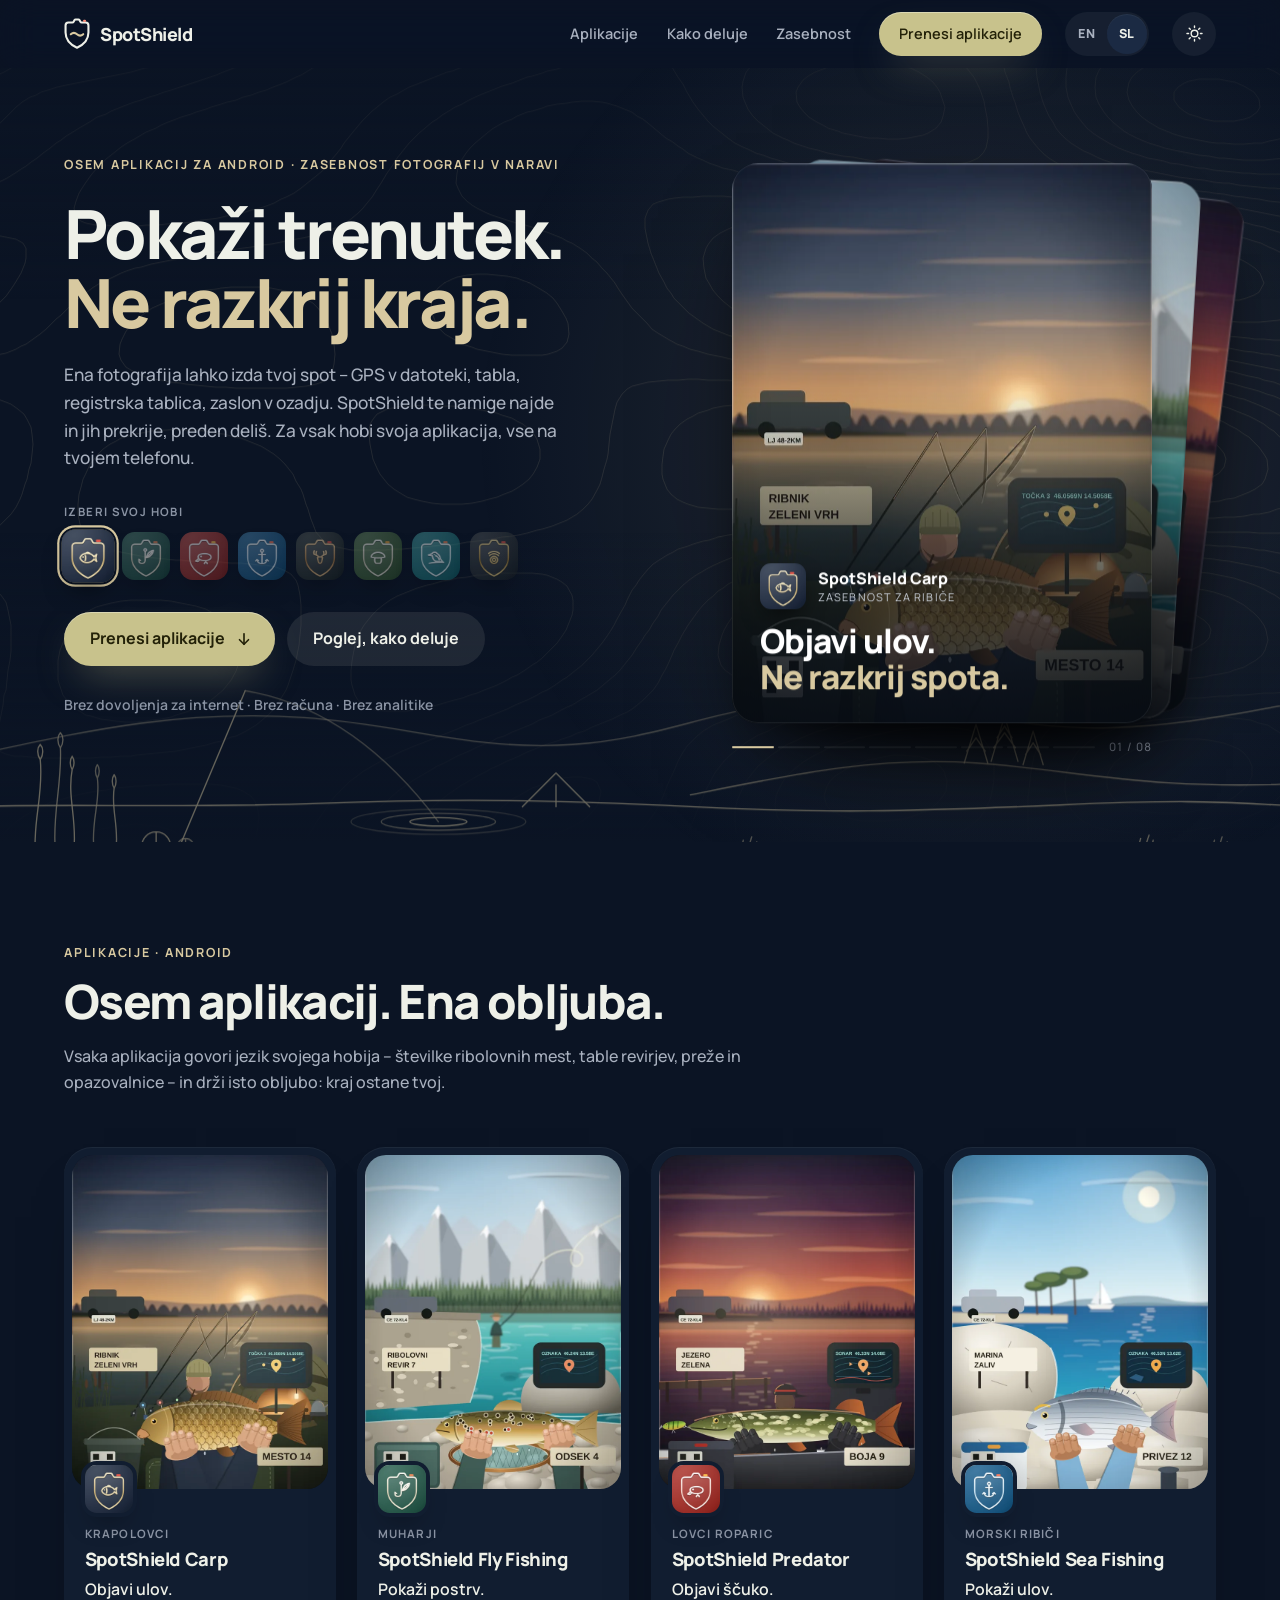
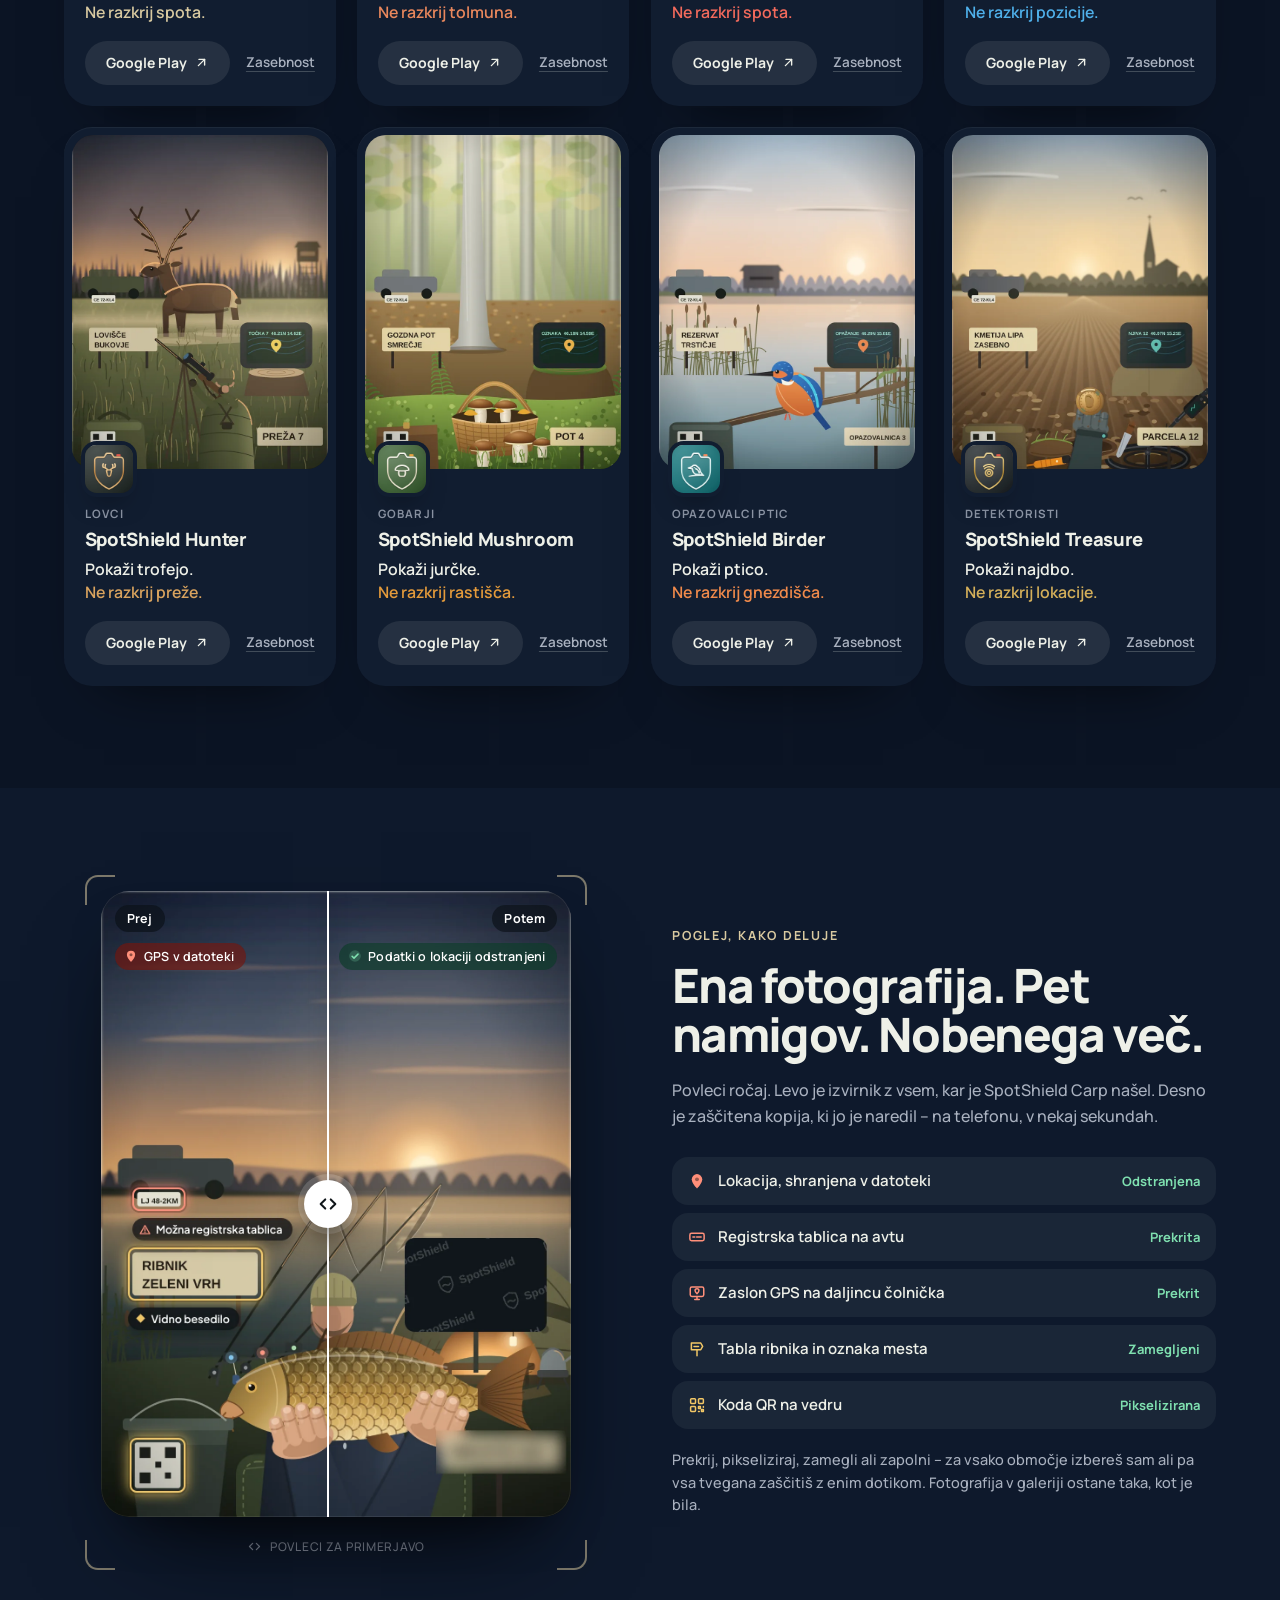
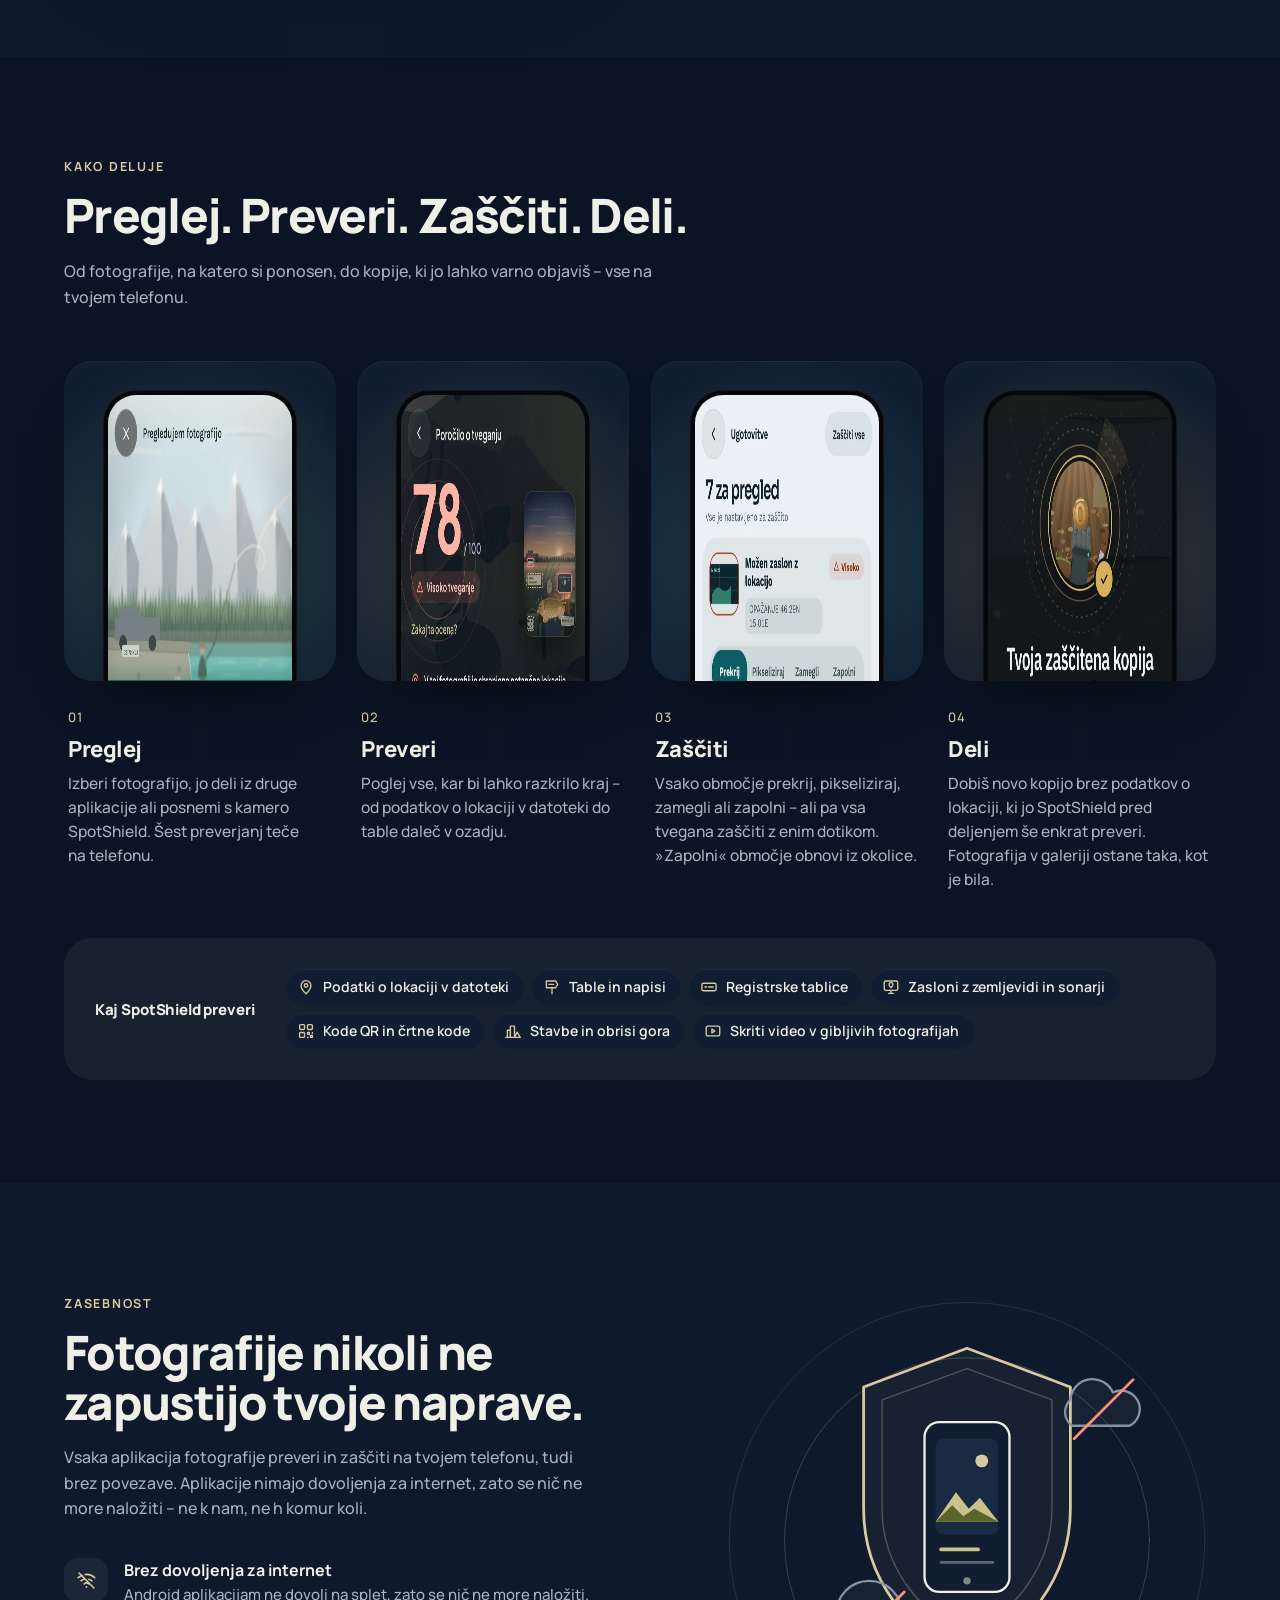
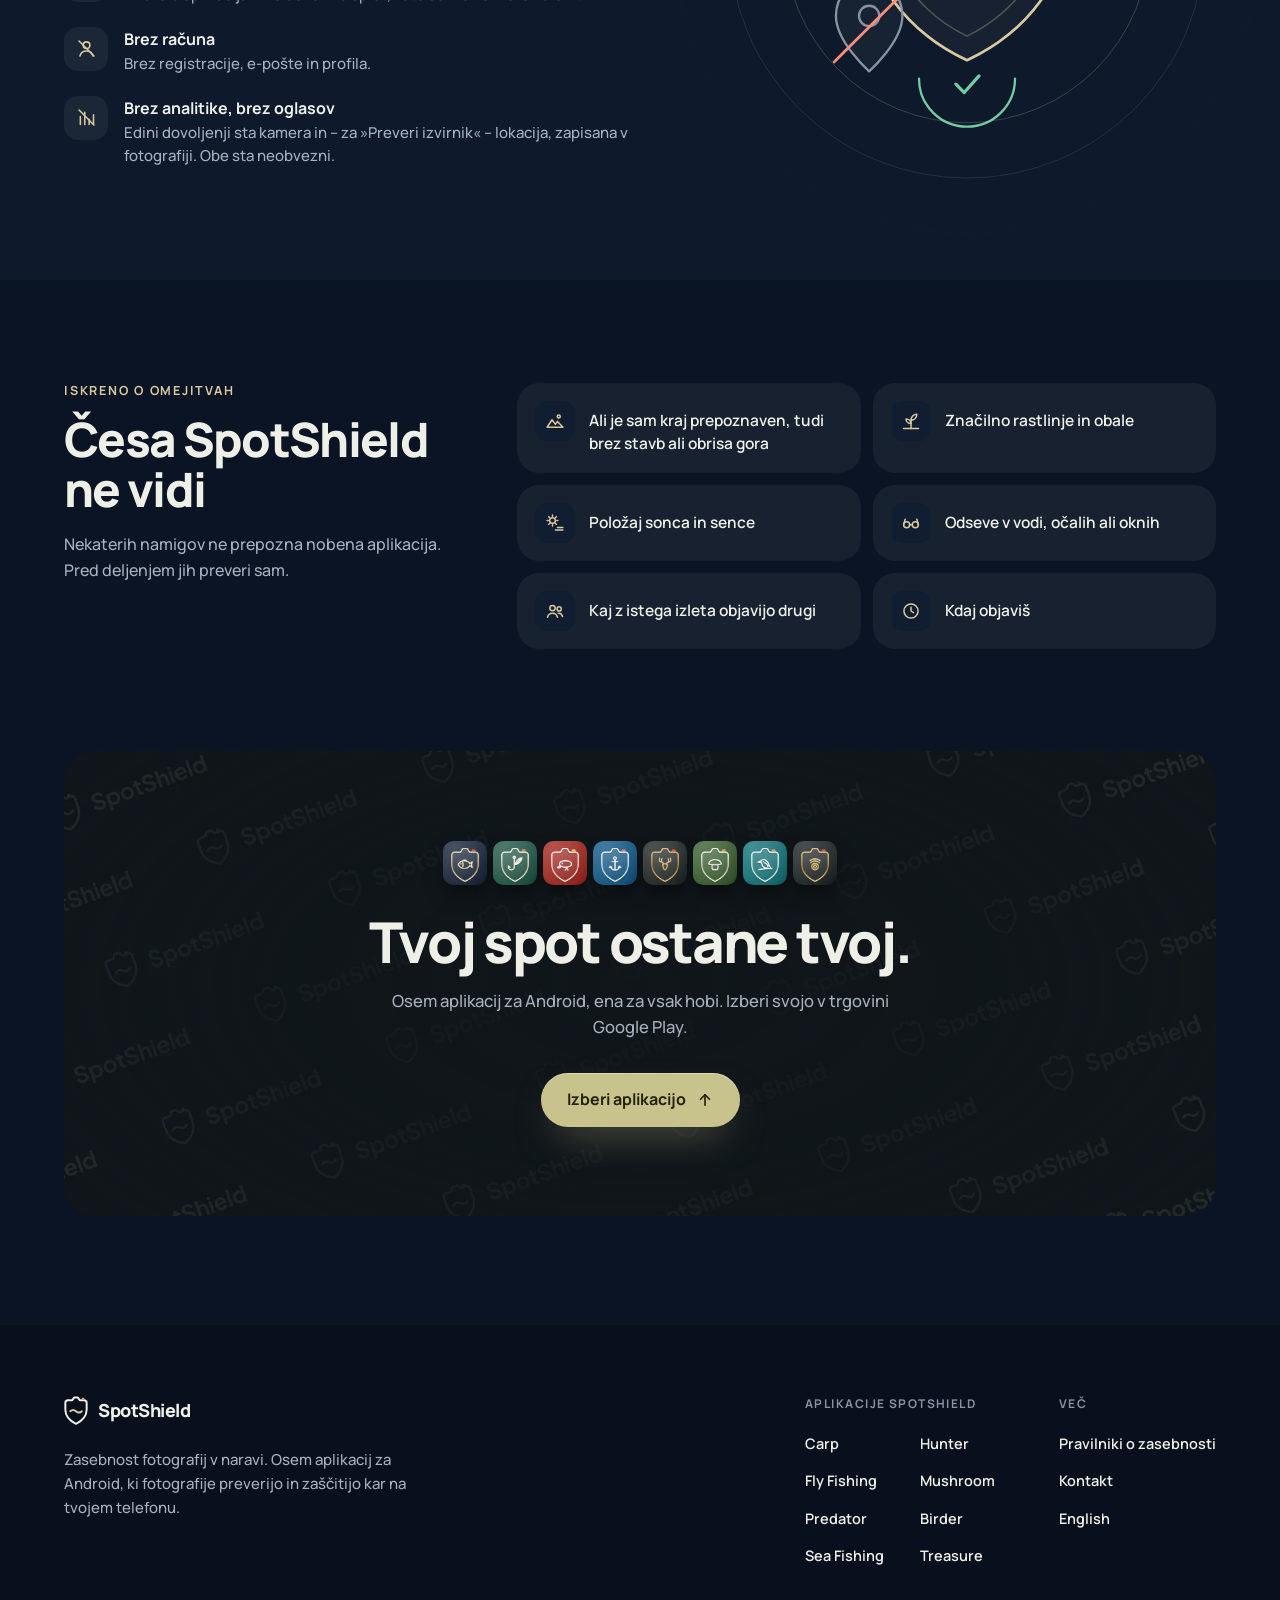
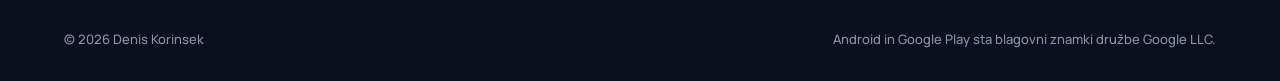
==== sl/index.html @ 64d6c445 "SpotShield website Static site for the eight SpotShield Android apps (English + Slovenian), built fo" ====
<!doctype html>
<html lang="sl" data-theme="dark">
<head>
<meta charset="utf-8">
<meta name="viewport" content="width=device-width, initial-scale=1">
<title>SpotShield — Pokaži trenutek. Ne razkrij kraja.</title>
<meta name="description" content="Osem aplikacij za Android, ki najdejo in prekrijejo namige, ki izdajo tvoj spot – podatke GPS, table, registrske tablice, zaslone – kar na tvojem telefonu. Brez dovoljenja za internet, brez računa, brez analitike.">
<meta name="theme-color" content="#0B1424">
<link rel="canonical" href="https://deniskorinsek.github.io/Spotshield-Web/sl/">
<link rel="alternate" hreflang="en" href="https://deniskorinsek.github.io/Spotshield-Web/">
<link rel="alternate" hreflang="sl" href="https://deniskorinsek.github.io/Spotshield-Web/sl/">
<link rel="alternate" hreflang="x-default" href="https://deniskorinsek.github.io/Spotshield-Web/">
<meta property="og:type" content="website">
<meta property="og:site_name" content="SpotShield">
<meta property="og:locale" content="sl_SI">
<meta property="og:title" content="SpotShield — Pokaži trenutek. Ne razkrij kraja.">
<meta property="og:description" content="Osem aplikacij za Android, ki najdejo in prekrijejo namige, ki izdajo tvoj spot – podatke GPS, table, registrske tablice, zaslone – kar na tvojem telefonu. Brez dovoljenja za internet, brez računa, brez analitike.">
<meta property="og:url" content="https://deniskorinsek.github.io/Spotshield-Web/sl/">
<meta property="og:image" content="https://deniskorinsek.github.io/Spotshield-Web/assets/img/og-image-sl.jpg">
<meta property="og:image:width" content="1200">
<meta property="og:image:height" content="630">
<meta name="twitter:card" content="summary_large_image">
<link rel="icon" href="../assets/img/favicon.svg" type="image/svg+xml">
<link rel="icon" href="../assets/img/favicon-32.png" sizes="32x32" type="image/png">
<link rel="apple-touch-icon" href="../assets/img/apple-touch-icon.png">
<link rel="preload" href="../assets/fonts/manrope-latin-800.woff2" as="font" type="font/woff2" crossorigin>
<link rel="preload" href="../assets/fonts/manrope-latin-700.woff2" as="font" type="font/woff2" crossorigin>
<link rel="preload" href="../assets/fonts/manrope-latin-500.woff2" as="font" type="font/woff2" crossorigin>
<script>(function(){var t='dark';try{var s=localStorage.getItem('spotshield-theme');if(s==='light'||s==='dark')t=s}catch(e){}document.documentElement.setAttribute('data-theme',t)})();</script>
<link rel="stylesheet" href="../assets/css/site.css">
<script src="../assets/js/site.js" defer></script>
</head>
<body>
<a class="skip" href="#main">Preskoči na vsebino</a>
<header class="nav" id="top">
<div class="wrap">
<a class="brand" href="#top" aria-label="SpotShield, na vrh strani"><svg aria-hidden="true" viewBox="27 24.5 54 65" width="26" height="31" fill="none" stroke="currentColor" stroke-width="4.4" stroke-linecap="round" stroke-linejoin="round"><path d="M36,34 L44.2,34 Q46,34 46.9,32.4 L48.9,28.8 Q49.6,27.6 51,27.6 L57,27.6 Q58.4,27.6 59.1,28.8 L61.1,32.4 Q62,34 63.8,34 L72,34 Q78,34 78,40 L78,55 C78,70.5 68,80.5 54,87 C40,80.5 30,70.5 30,55 L30,40 Q30,34 36,34 Z"/><path d="M41 58.5 q6.5 -5.6 13 0 t13 0" stroke="var(--accent)"/><rect class="dot" x="66.6" y="28.4" width="6.4" height="4.6" rx="2.3" fill="var(--signal)" stroke="none"/></svg><span>SpotShield</span></a>
<nav class="nav-links" id="menu" aria-label="Glavni meni"><a href="#apps">Aplikacije</a><a href="#how">Kako deluje</a><a href="#privacy">Zasebnost</a><a class="btn btn-primary btn-sm" href="#apps">Prenesi aplikacije</a></nav>
<div class="lang" role="group" aria-label="Jezik"><a href="../" hreflang="en" lang="en" aria-label="English">EN</a><span aria-current="page">SL</span></div>
<button class="icon-btn theme" type="button" aria-label="Preklopi na svetli videz" data-label-dark="Preklopi na svetli videz" data-label-light="Preklopi na temni videz"><svg class="sun" aria-hidden="true" viewBox="0 0 24 24" width="19" height="19" fill="none" stroke="currentColor" stroke-width="1.8" stroke-linecap="round"><circle cx="12" cy="12" r="4.2"/><path d="M12 2.5v2M12 19.5v2M2.5 12h2M19.5 12h2M5.3 5.3l1.4 1.4M17.3 17.3l1.4 1.4M5.3 18.7l1.4-1.4M17.3 6.7l1.4-1.4"/></svg><svg class="moon" aria-hidden="true" viewBox="0 0 24 24" width="19" height="19" fill="none" stroke="currentColor" stroke-width="1.8" stroke-linecap="round" stroke-linejoin="round"><path d="M20 14.6A8.2 8.2 0 1 1 9.4 4a6.6 6.6 0 0 0 10.6 10.6z"/></svg></button>
<button class="icon-btn menu-btn" type="button" aria-expanded="false" aria-controls="menu" aria-label="Meni"><svg class="bars" aria-hidden="true" viewBox="0 0 24 24" width="20" height="20" fill="none" stroke="currentColor" stroke-width="2" stroke-linecap="round"><path d="M4 7h16M4 12h16M4 17h16"/></svg><svg class="x" aria-hidden="true" viewBox="0 0 24 24" width="20" height="20" fill="none" stroke="currentColor" stroke-width="2" stroke-linecap="round"><path d="M6 6l12 12M18 6L6 18"/></svg></button>
</div>
</header>
<main id="main">
<section class="hero" aria-labelledby="hero-title" data-parallax-root>
<div class="hero-bg" aria-hidden="true"><div class="contour" data-parallax="0.16"></div><div class="fade"></div><div class="drawing" data-parallax="-0.05"><svg viewBox="0 0 1600 320" preserveAspectRatio="xMidYMax slice" fill="none" stroke="currentColor" stroke-width="1.6" stroke-linecap="round" stroke-linejoin="round">
<path d="M0 206 C140 176 250 150 400 160 C520 168 600 200 720 192 C840 184 900 140 1040 138 C1160 136 1230 176 1360 172 C1460 169 1530 150 1600 140" stroke-opacity=".55"/>
<path d="M860 252 C980 228 1080 206 1200 214 C1320 222 1400 248 1600 238" stroke-opacity=".75"/>
<circle cx="1370" cy="96" r="26" stroke-opacity=".7"/>
<path d="M980 92 c10 -12 22 -10 26 0 c4 -10 16 -12 26 0" stroke-opacity=".8"/>
<path d="M1046 116 c7 -8 15 -7 18 0 c3 -7 11 -8 18 0" stroke-opacity=".6"/>
<path d="M1186 214 L1200 168 L1214 214 M1189 200 L1200 184 L1211 200" stroke-opacity=".8"/>
<path d="M1218 212 L1234 158 L1250 212 M1221 196 L1234 178 L1247 196 M1225 184 L1234 170 L1243 184" stroke-opacity=".8"/>
<path d="M1256 216 L1268 176 L1280 216 M1259 204 L1268 190 L1277 204" stroke-opacity=".8"/>
<path d="M0 266 C120 262 260 268 420 262 S700 258 860 266 S1120 272 1300 264 S1500 262 1600 266" stroke-opacity=".9"/>
<path d="M660 266 L700 226 L740 266 M700 266 L700 240" stroke-opacity=".85"/>
<path d="M250 318 L330 128" stroke-opacity=".9"/>
<path d="M330 128 Q460 150 560 284" stroke-opacity=".55"/>
<ellipse cx="560" cy="284" rx="34" ry="5" stroke-opacity=".9"/>
<ellipse cx="560" cy="284" rx="68" ry="10" stroke-opacity=".55"/>
<ellipse cx="560" cy="284" rx="104" ry="15" stroke-opacity=".3"/>
<path d="M80 318 C78 280 90 250 86 210 M86 210 c-4 -6 -4 -14 0 -18 c4 4 4 12 0 18" stroke-opacity=".9"/>
<path d="M104 318 C100 276 112 240 110 196 M110 196 c-4 -6 -4 -14 0 -18 c4 4 4 12 0 18" stroke-opacity=".8"/>
<path d="M126 318 C130 282 118 254 124 222 M124 222 c-3 -5 -3 -12 0 -16 c3 4 3 11 0 16" stroke-opacity=".9"/>
<path d="M150 318 C146 284 158 260 154 232 M154 232 c-3 -5 -3 -12 0 -16 c3 4 3 11 0 16" stroke-opacity=".7"/>
<path d="M176 318 C180 290 170 268 174 244 M174 244 c-3 -5 -3 -12 0 -16 c3 4 3 11 0 16" stroke-opacity=".85"/>
<path d="M206 318 c0 -14 8 -22 18 -22 s18 8 18 22 Z M224 296 v22" stroke-opacity=".85"/>
<path d="M248 318 c0 -9 5 -14 11 -14 s11 5 11 14 Z M259 304 v14" stroke-opacity=".7"/>
<path d="M1392 318 l4 -14 M1400 318 l6 -18 M1408 318 l3 -12" stroke-opacity=".8"/>
<path d="M1480 318 l4 -12 M1488 318 l5 -16 M1496 318 l3 -10" stroke-opacity=".7"/>
<path d="M920 318 l3 -12 M928 318 l5 -16 M936 318 l3 -10" stroke-opacity=".7"/>
</svg></div></div>
<div class="wrap">
<div class="hero-copy">
<p class="eyebrow intro d1">Osem aplikacij za Android · Zasebnost fotografij v naravi</p>
<h1 id="hero-title"><span class="l1 intro d2">Pokaži trenutek.</span><span class="l2 intro d3">Ne razkrij kraja.</span></h1>
<p class="lede intro d4">Ena fotografija lahko izda tvoj spot – GPS v datoteki, tabla, registrska tablica, zaslon v ozadju. SpotShield te namige najde in jih prekrije, preden deliš. Za vsak hobi svoja aplikacija, vse na tvojem telefonu.</p>
<div class="picker intro d5"><p class="label">Izberi svoj hobi</p><div class="icons" role="group" aria-label="Osem aplikacij SpotShield">
<button type="button" data-pick="0" aria-pressed="true" aria-label="SpotShield Carp"><img src="../assets/img/icon-carp.webp" alt="" width="48" height="48"></button>
<button type="button" data-pick="1" aria-pressed="false" aria-label="SpotShield Fly Fishing"><img src="../assets/img/icon-fly.webp" alt="" width="48" height="48"></button>
<button type="button" data-pick="2" aria-pressed="false" aria-label="SpotShield Predator"><img src="../assets/img/icon-predator.webp" alt="" width="48" height="48"></button>
<button type="button" data-pick="3" aria-pressed="false" aria-label="SpotShield Sea Fishing"><img src="../assets/img/icon-sea.webp" alt="" width="48" height="48"></button>
<button type="button" data-pick="4" aria-pressed="false" aria-label="SpotShield Hunter"><img src="../assets/img/icon-hunter.webp" alt="" width="48" height="48"></button>
<button type="button" data-pick="5" aria-pressed="false" aria-label="SpotShield Mushroom"><img src="../assets/img/icon-mushroom.webp" alt="" width="48" height="48"></button>
<button type="button" data-pick="6" aria-pressed="false" aria-label="SpotShield Birder"><img src="../assets/img/icon-birder.webp" alt="" width="48" height="48"></button>
<button type="button" data-pick="7" aria-pressed="false" aria-label="SpotShield Treasure"><img src="../assets/img/icon-treasure.webp" alt="" width="48" height="48"></button>
</div></div>
<div class="hero-actions intro d6"><a class="btn btn-primary" href="#apps">Prenesi aplikacije<svg aria-hidden="true" viewBox="0 0 24 24" width="18" height="18" fill="none" stroke="currentColor" stroke-width="2.2" stroke-linecap="round" stroke-linejoin="round"><path d="M12 5v14"/><path d="M6 13l6 6 6-6"/></svg></a><a class="btn btn-ghost" href="#demo">Poglej, kako deluje</a></div>
<p class="trust intro d7">Brez dovoljenja za internet · Brez računa · Brez analitike</p>
</div>
<div class="hero-stage intro stage"><div class="glow" aria-hidden="true"></div><svg class="ripples" aria-hidden="true" viewBox="0 0 2400 2400" fill="none" stroke="currentColor" stroke-width="1"><circle cx="1200" cy="1200" r="300"><animate attributeName="r" values="300;1200" dur="18s" begin="-0s" repeatCount="indefinite"/><animate attributeName="stroke-opacity" values=".24;0" dur="18s" begin="-0s" repeatCount="indefinite"/></circle><circle cx="1200" cy="1200" r="300"><animate attributeName="r" values="300;1200" dur="18s" begin="-3s" repeatCount="indefinite"/><animate attributeName="stroke-opacity" values=".24;0" dur="18s" begin="-3s" repeatCount="indefinite"/></circle><circle cx="1200" cy="1200" r="300"><animate attributeName="r" values="300;1200" dur="18s" begin="-6s" repeatCount="indefinite"/><animate attributeName="stroke-opacity" values=".24;0" dur="18s" begin="-6s" repeatCount="indefinite"/></circle><circle cx="1200" cy="1200" r="300"><animate attributeName="r" values="300;1200" dur="18s" begin="-9s" repeatCount="indefinite"/><animate attributeName="stroke-opacity" values=".24;0" dur="18s" begin="-9s" repeatCount="indefinite"/></circle><circle cx="1200" cy="1200" r="300"><animate attributeName="r" values="300;1200" dur="18s" begin="-12s" repeatCount="indefinite"/><animate attributeName="stroke-opacity" values=".24;0" dur="18s" begin="-12s" repeatCount="indefinite"/></circle><circle cx="1200" cy="1200" r="300"><animate attributeName="r" values="300;1200" dur="18s" begin="-15s" repeatCount="indefinite"/><animate attributeName="stroke-opacity" values=".24;0" dur="18s" begin="-15s" repeatCount="indefinite"/></circle></svg>
<div class="deck-wrap" data-parallax="-0.04"><div class="deck" id="deck" role="group" aria-label="Osem aplikacij, ena za drugo">
<div class="card app-carp pos-0" data-app="app-carp" aria-hidden="false"><img class="scene" src="../assets/img/scene-carp-sl.webp" alt="Ribič ob mraku drži krapa ob ribniku" width="690" height="920"><div class="shade" aria-hidden="true"></div><div class="ring" aria-hidden="true"></div><div class="meta"><div class="row"><img src="../assets/img/icon-carp.webp" alt="" width="46" height="46"><div><p class="name">SpotShield Carp</p><p class="kicker">Zasebnost za ribiče</p></div></div><p class="tag"><span class="l1">Objavi ulov.</span><span class="l2">Ne razkrij spota.</span></p></div></div>
<div class="card app-fly pos-1" data-app="app-fly" aria-hidden="true"><img class="scene" src="../assets/img/scene-fly-sl.webp" alt="Postrv v rokah nad bistro alpsko reko, v ozadju muhar" width="690" height="920"><div class="shade" aria-hidden="true"></div><div class="ring" aria-hidden="true"></div><div class="meta"><div class="row"><img src="../assets/img/icon-fly.webp" alt="" width="46" height="46"><div><p class="name">SpotShield Fly Fishing</p><p class="kicker">Zasebnost za muharje</p></div></div><p class="tag"><span class="l1">Pokaži postrv.</span><span class="l2">Ne razkrij tolmuna.</span></p></div></div>
<div class="card app-predator pos-2" data-app="app-predator" aria-hidden="true"><img class="scene" src="../assets/img/scene-predator-sl.webp" alt="Ščuka v rokah nad jezerom ob sončnem zahodu" width="690" height="920"><div class="shade" aria-hidden="true"></div><div class="ring" aria-hidden="true"></div><div class="meta"><div class="row"><img src="../assets/img/icon-predator.webp" alt="" width="46" height="46"><div><p class="name">SpotShield Predator</p><p class="kicker">Zasebnost za lovce roparic</p></div></div><p class="tag"><span class="l1">Objavi ščuko.</span><span class="l2">Ne razkrij spota.</span></p></div></div>
<div class="card app-sea pos-n" data-app="app-sea" aria-hidden="true"><img class="scene" src="../assets/img/scene-sea-sl.webp" alt="Orada v rokah v sončni marini" width="690" height="920" loading="lazy"><div class="shade" aria-hidden="true"></div><div class="ring" aria-hidden="true"></div><div class="meta"><div class="row"><img src="../assets/img/icon-sea.webp" alt="" width="46" height="46"><div><p class="name">SpotShield Sea Fishing</p><p class="kicker">Zasebnost za morske ribiče</p></div></div><p class="tag"><span class="l1">Pokaži ulov.</span><span class="l2">Ne razkrij pozicije.</span></p></div></div>
<div class="card app-hunter pos-n" data-app="app-hunter" aria-hidden="true"><img class="scene" src="../assets/img/scene-hunter-sl.webp" alt="Jelen v lovišču ob zori, v ozadju preža" width="690" height="920" loading="lazy"><div class="shade" aria-hidden="true"></div><div class="ring" aria-hidden="true"></div><div class="meta"><div class="row"><img src="../assets/img/icon-hunter.webp" alt="" width="46" height="46"><div><p class="name">SpotShield Hunter</p><p class="kicker">Zasebnost za lovce</p></div></div><p class="tag"><span class="l1">Pokaži trofejo.</span><span class="l2">Ne razkrij preže.</span></p></div></div>
<div class="card app-mushroom pos-n" data-app="app-mushroom" aria-hidden="true"><img class="scene" src="../assets/img/scene-mushroom-sl.webp" alt="Košara jurčkov na gozdni poti" width="690" height="920" loading="lazy"><div class="shade" aria-hidden="true"></div><div class="ring" aria-hidden="true"></div><div class="meta"><div class="row"><img src="../assets/img/icon-mushroom.webp" alt="" width="46" height="46"><div><p class="name">SpotShield Mushroom</p><p class="kicker">Zasebnost za gobarje</p></div></div><p class="tag"><span class="l1">Pokaži jurčke.</span><span class="l2">Ne razkrij rastišča.</span></p></div></div>
<div class="card app-birder pos-n" data-app="app-birder" aria-hidden="true"><img class="scene" src="../assets/img/scene-birder-sl.webp" alt="Vodomec na veji v rezervatu, obdanem s trstičjem" width="690" height="920" loading="lazy"><div class="shade" aria-hidden="true"></div><div class="ring" aria-hidden="true"></div><div class="meta"><div class="row"><img src="../assets/img/icon-birder.webp" alt="" width="46" height="46"><div><p class="name">SpotShield Birder</p><p class="kicker">Zasebnost za opazovalce ptic</p></div></div><p class="tag"><span class="l1">Pokaži ptico.</span><span class="l2">Ne razkrij gnezdišča.</span></p></div></div>
<div class="card app-treasure pos-n" data-app="app-treasure" aria-hidden="true"><img class="scene" src="../assets/img/scene-treasure-sl.webp" alt="Kovanec v roki nad zorano njivo, ob njem detektor kovin" width="690" height="920" loading="lazy"><div class="shade" aria-hidden="true"></div><div class="ring" aria-hidden="true"></div><div class="meta"><div class="row"><img src="../assets/img/icon-treasure.webp" alt="" width="46" height="46"><div><p class="name">SpotShield Treasure</p><p class="kicker">Zasebnost za iskalce</p></div></div><p class="tag"><span class="l1">Pokaži najdbo.</span><span class="l2">Ne razkrij lokacije.</span></p></div></div>
</div><div class="deck-foot"><div class="bars" aria-hidden="true"><span class="on"><i></i></span><span><i></i></span><span><i></i></span><span><i></i></span><span><i></i></span><span><i></i></span><span><i></i></span><span><i></i></span></div><p class="count"><span id="deck-n">01</span> / 08</p></div></div>
</div>
</div>
</section>
<section class="section" id="apps" aria-labelledby="apps-title" data-reveal>
<div class="wrap">
<div class="reveal"><p class="eyebrow">Aplikacije · Android</p><div class="sec-head"><h2 class="h2" id="apps-title">Osem aplikacij. Ena obljuba.</h2><p class="lede">Vsaka aplikacija govori jezik svojega hobija – številke ribolovnih mest, table revirjev, preže in opazovalnice – in drži isto obljubo: kraj ostane tvoj.</p></div></div>
<div class="apps-grid">
<article class="app-card app-carp reveal s1" id="app-carp" aria-labelledby="name-carp"><div class="pic"><img src="../assets/img/scene-carp-sl.webp" alt="Ribič ob mraku drži krapa ob ribniku" width="690" height="920" loading="lazy"></div><div class="body"><img class="icon" src="../assets/img/icon-carp.webp" alt="" width="60" height="60" loading="lazy"><p class="aud">Krapolovci</p><h3 id="name-carp">SpotShield Carp</h3><p class="tag">Objavi ulov.<br><span class="l2">Ne razkrij spota.</span></p><div class="links"><a class="play" href="https://play.google.com/store/apps/details?id=si.spotshield.carp" aria-label="Prenesi SpotShield Carp z Google Play">Google Play<svg aria-hidden="true" viewBox="0 0 24 24" width="15" height="15" fill="none" stroke="currentColor" stroke-width="2.2" stroke-linecap="round" stroke-linejoin="round"><path d="M7 17L17 7"/><path d="M8 7h9v9"/></svg></a><a class="priv" href="https://deniskorinsek.github.io/spotshield-privacy/carp/" aria-label="Pravilnik o zasebnosti za SpotShield Carp">Zasebnost</a></div></div></article>
<article class="app-card app-fly reveal s2" id="app-fly" aria-labelledby="name-fly"><div class="pic"><img src="../assets/img/scene-fly-sl.webp" alt="Postrv v rokah nad bistro alpsko reko, v ozadju muhar" width="690" height="920" loading="lazy"></div><div class="body"><img class="icon" src="../assets/img/icon-fly.webp" alt="" width="60" height="60" loading="lazy"><p class="aud">Muharji</p><h3 id="name-fly">SpotShield Fly Fishing</h3><p class="tag">Pokaži postrv.<br><span class="l2">Ne razkrij tolmuna.</span></p><div class="links"><a class="play" href="https://play.google.com/store/apps/details?id=si.spotshield.fly" aria-label="Prenesi SpotShield Fly Fishing z Google Play">Google Play<svg aria-hidden="true" viewBox="0 0 24 24" width="15" height="15" fill="none" stroke="currentColor" stroke-width="2.2" stroke-linecap="round" stroke-linejoin="round"><path d="M7 17L17 7"/><path d="M8 7h9v9"/></svg></a><a class="priv" href="https://deniskorinsek.github.io/spotshield-privacy/fly/" aria-label="Pravilnik o zasebnosti za SpotShield Fly Fishing">Zasebnost</a></div></div></article>
<article class="app-card app-predator reveal s3" id="app-predator" aria-labelledby="name-predator"><div class="pic"><img src="../assets/img/scene-predator-sl.webp" alt="Ščuka v rokah nad jezerom ob sončnem zahodu" width="690" height="920" loading="lazy"></div><div class="body"><img class="icon" src="../assets/img/icon-predator.webp" alt="" width="60" height="60" loading="lazy"><p class="aud">Lovci roparic</p><h3 id="name-predator">SpotShield Predator</h3><p class="tag">Objavi ščuko.<br><span class="l2">Ne razkrij spota.</span></p><div class="links"><a class="play" href="https://play.google.com/store/apps/details?id=si.spotshield.predator" aria-label="Prenesi SpotShield Predator z Google Play">Google Play<svg aria-hidden="true" viewBox="0 0 24 24" width="15" height="15" fill="none" stroke="currentColor" stroke-width="2.2" stroke-linecap="round" stroke-linejoin="round"><path d="M7 17L17 7"/><path d="M8 7h9v9"/></svg></a><a class="priv" href="https://deniskorinsek.github.io/spotshield-privacy/predator/" aria-label="Pravilnik o zasebnosti za SpotShield Predator">Zasebnost</a></div></div></article>
<article class="app-card app-sea reveal s4" id="app-sea" aria-labelledby="name-sea"><div class="pic"><img src="../assets/img/scene-sea-sl.webp" alt="Orada v rokah v sončni marini" width="690" height="920" loading="lazy"></div><div class="body"><img class="icon" src="../assets/img/icon-sea.webp" alt="" width="60" height="60" loading="lazy"><p class="aud">Morski ribiči</p><h3 id="name-sea">SpotShield Sea Fishing</h3><p class="tag">Pokaži ulov.<br><span class="l2">Ne razkrij pozicije.</span></p><div class="links"><a class="play" href="https://play.google.com/store/apps/details?id=si.spotshield.sea" aria-label="Prenesi SpotShield Sea Fishing z Google Play">Google Play<svg aria-hidden="true" viewBox="0 0 24 24" width="15" height="15" fill="none" stroke="currentColor" stroke-width="2.2" stroke-linecap="round" stroke-linejoin="round"><path d="M7 17L17 7"/><path d="M8 7h9v9"/></svg></a><a class="priv" href="https://deniskorinsek.github.io/spotshield-privacy/sea/" aria-label="Pravilnik o zasebnosti za SpotShield Sea Fishing">Zasebnost</a></div></div></article>
<article class="app-card app-hunter reveal s5" id="app-hunter" aria-labelledby="name-hunter"><div class="pic"><img src="../assets/img/scene-hunter-sl.webp" alt="Jelen v lovišču ob zori, v ozadju preža" width="690" height="920" loading="lazy"></div><div class="body"><img class="icon" src="../assets/img/icon-hunter.webp" alt="" width="60" height="60" loading="lazy"><p class="aud">Lovci</p><h3 id="name-hunter">SpotShield Hunter</h3><p class="tag">Pokaži trofejo.<br><span class="l2">Ne razkrij preže.</span></p><div class="links"><a class="play" href="https://play.google.com/store/apps/details?id=si.spotshield.hunter" aria-label="Prenesi SpotShield Hunter z Google Play">Google Play<svg aria-hidden="true" viewBox="0 0 24 24" width="15" height="15" fill="none" stroke="currentColor" stroke-width="2.2" stroke-linecap="round" stroke-linejoin="round"><path d="M7 17L17 7"/><path d="M8 7h9v9"/></svg></a><a class="priv" href="https://deniskorinsek.github.io/spotshield-privacy/hunter/" aria-label="Pravilnik o zasebnosti za SpotShield Hunter">Zasebnost</a></div></div></article>
<article class="app-card app-mushroom reveal s6" id="app-mushroom" aria-labelledby="name-mushroom"><div class="pic"><img src="../assets/img/scene-mushroom-sl.webp" alt="Košara jurčkov na gozdni poti" width="690" height="920" loading="lazy"></div><div class="body"><img class="icon" src="../assets/img/icon-mushroom.webp" alt="" width="60" height="60" loading="lazy"><p class="aud">Gobarji</p><h3 id="name-mushroom">SpotShield Mushroom</h3><p class="tag">Pokaži jurčke.<br><span class="l2">Ne razkrij rastišča.</span></p><div class="links"><a class="play" href="https://play.google.com/store/apps/details?id=si.spotshield.mushroom" aria-label="Prenesi SpotShield Mushroom z Google Play">Google Play<svg aria-hidden="true" viewBox="0 0 24 24" width="15" height="15" fill="none" stroke="currentColor" stroke-width="2.2" stroke-linecap="round" stroke-linejoin="round"><path d="M7 17L17 7"/><path d="M8 7h9v9"/></svg></a><a class="priv" href="https://deniskorinsek.github.io/spotshield-privacy/mushroom/" aria-label="Pravilnik o zasebnosti za SpotShield Mushroom">Zasebnost</a></div></div></article>
<article class="app-card app-birder reveal s7" id="app-birder" aria-labelledby="name-birder"><div class="pic"><img src="../assets/img/scene-birder-sl.webp" alt="Vodomec na veji v rezervatu, obdanem s trstičjem" width="690" height="920" loading="lazy"></div><div class="body"><img class="icon" src="../assets/img/icon-birder.webp" alt="" width="60" height="60" loading="lazy"><p class="aud">Opazovalci ptic</p><h3 id="name-birder">SpotShield Birder</h3><p class="tag">Pokaži ptico.<br><span class="l2">Ne razkrij gnezdišča.</span></p><div class="links"><a class="play" href="https://play.google.com/store/apps/details?id=si.spotshield.birder" aria-label="Prenesi SpotShield Birder z Google Play">Google Play<svg aria-hidden="true" viewBox="0 0 24 24" width="15" height="15" fill="none" stroke="currentColor" stroke-width="2.2" stroke-linecap="round" stroke-linejoin="round"><path d="M7 17L17 7"/><path d="M8 7h9v9"/></svg></a><a class="priv" href="https://deniskorinsek.github.io/spotshield-privacy/birder/" aria-label="Pravilnik o zasebnosti za SpotShield Birder">Zasebnost</a></div></div></article>
<article class="app-card app-treasure reveal s8" id="app-treasure" aria-labelledby="name-treasure"><div class="pic"><img src="../assets/img/scene-treasure-sl.webp" alt="Kovanec v roki nad zorano njivo, ob njem detektor kovin" width="690" height="920" loading="lazy"></div><div class="body"><img class="icon" src="../assets/img/icon-treasure.webp" alt="" width="60" height="60" loading="lazy"><p class="aud">Detektoristi</p><h3 id="name-treasure">SpotShield Treasure</h3><p class="tag">Pokaži najdbo.<br><span class="l2">Ne razkrij lokacije.</span></p><div class="links"><a class="play" href="https://play.google.com/store/apps/details?id=si.spotshield.treasure" aria-label="Prenesi SpotShield Treasure z Google Play">Google Play<svg aria-hidden="true" viewBox="0 0 24 24" width="15" height="15" fill="none" stroke="currentColor" stroke-width="2.2" stroke-linecap="round" stroke-linejoin="round"><path d="M7 17L17 7"/><path d="M8 7h9v9"/></svg></a><a class="priv" href="https://deniskorinsek.github.io/spotshield-privacy/treasure/" aria-label="Pravilnik o zasebnosti za SpotShield Treasure">Zasebnost</a></div></div></article>
</div>
</div>
</section>
<section class="section demo" id="demo" aria-labelledby="demo-title" data-reveal>
<div class="wrap">
<div class="demo-stage reveal"><div class="compare-wrap"><span class="corner tl" aria-hidden="true"></span><span class="corner tr" aria-hidden="true"></span><span class="corner bl" aria-hidden="true"></span><span class="corner br" aria-hidden="true"></span>
<div class="compare" style="--split:100%"><img src="../assets/img/hero-before-sl.webp" alt="Izvirna fotografija ribiča ob mraku. SpotShield označi možno registrsko tablico, tablo z napisom, kodo QR, oznako ribolovnega mesta in zaslon GPS." width="1080" height="1440" loading="lazy">
<span class="pill l">Prej</span><span class="pill gps"><svg aria-hidden="true" viewBox="0 0 24 24" width="14" height="14"><path d="M12 22s7-6.4 7-12.2A7 7 0 0 0 5 9.8C5 15.6 12 22 12 22z" fill="#FF8F7A"/><circle cx="12" cy="9.8" r="2.6" fill="#000" opacity=".45"/></svg>GPS v datoteki</span>
<div class="after"><img src="../assets/img/hero-after-sl.webp" alt="Zaščitena kopija: tablica in zaslon GPS sta prekrita, tabla in oznaka mesta sta zamegljeni, koda QR je pikselizirana, podatki o lokaciji pa so odstranjeni." width="1080" height="1440" loading="lazy"><span class="pill r">Potem</span><span class="pill ok"><svg aria-hidden="true" viewBox="0 0 24 24" width="14" height="14"><circle cx="12" cy="12" r="10" fill="#7FE0B0" opacity=".22"/><path d="M7 12.4l3.3 3.3L17.2 8.8" fill="none" stroke="#7FE0B0" stroke-width="2.6" stroke-linecap="round" stroke-linejoin="round"/></svg>Podatki o lokaciji odstranjeni</span></div>
<div class="edge" aria-hidden="true"></div><div class="bar" aria-hidden="true"></div><div class="knob" aria-hidden="true"><svg aria-hidden="true" viewBox="0 0 24 24" width="22" height="22" fill="none" stroke="#10161A" stroke-width="2.2" stroke-linecap="round" stroke-linejoin="round"><path d="M9 7l-5 5 5 5"/><path d="M15 7l5 5-5 5"/></svg></div>
<input type="range" min="0" max="100" step="1" value="44" aria-label="Primerjaj izvirno fotografijo z zaščiteno kopijo"></div>
<p class="hint"><svg aria-hidden="true" viewBox="0 0 24 24" width="15" height="15" fill="none" stroke="currentColor" stroke-width="2" stroke-linecap="round" stroke-linejoin="round"><path d="M9 7l-5 5 5 5"/><path d="M15 7l5 5-5 5"/></svg>Povleci za primerjavo</p></div></div>
<div class="demo-copy reveal s2"><p class="eyebrow">Poglej, kako deluje</p><h2 class="h2" id="demo-title">Ena fotografija. Pet namigov. Nobenega več.</h2><p class="lede">Povleci ročaj. Levo je izvirnik z vsem, kar je SpotShield Carp našel. Desno je zaščitena kopija, ki jo je naredil – na telefonu, v nekaj sekundah.</p><ul class="found">
<li class="reveal s3"><svg aria-hidden="true" viewBox="0 0 24 24" width="18" height="18"><path d="M12 22s7-6.4 7-12.2A7 7 0 0 0 5 9.8C5 15.6 12 22 12 22z" fill="var(--signal)"/><circle cx="12" cy="9.8" r="2.6" fill="#000" opacity=".4"/></svg><span>Lokacija, shranjena v datoteki</span><b>Odstranjena</b></li>
<li class="reveal s4"><svg aria-hidden="true" viewBox="0 0 24 24" width="18" height="18" fill="none" stroke="currentColor" stroke-width="1.8" stroke-linecap="round" stroke-linejoin="round" style="stroke:var(--signal);stroke-width:2"><rect x="2.5" y="7" width="19" height="10" rx="2.2"/><path d="M6.5 12h2.5M11.5 12h6"/></svg><span>Registrska tablica na avtu</span><b>Prekrita</b></li>
<li class="reveal s5"><svg aria-hidden="true" viewBox="0 0 24 24" width="18" height="18" fill="none" stroke="currentColor" stroke-width="1.8" stroke-linecap="round" stroke-linejoin="round" style="stroke:var(--signal);stroke-width:2"><rect x="3" y="4" width="18" height="12.5" rx="2.2"/><path d="M9 20.5h6M12 16.5v4"/><path d="M12 13s-2.6-2.3-2.6-4.2a2.6 2.6 0 0 1 5.2 0C14.6 10.7 12 13 12 13z"/></svg><span>Zaslon GPS na daljincu čolnička</span><b>Prekrit</b></li>
<li class="reveal s6"><svg aria-hidden="true" viewBox="0 0 24 24" width="18" height="18" fill="none" stroke="currentColor" stroke-width="1.8" stroke-linecap="round" stroke-linejoin="round" style="stroke:var(--warn);stroke-width:2"><path d="M12 13v8"/><path d="M4.5 4h12.5l2.5 4.5-2.5 4.5H4.5z"/><path d="M8 8.5h6"/></svg><span>Tabla ribnika in oznaka mesta</span><b>Zamegljeni</b></li>
<li class="reveal s7"><svg aria-hidden="true" viewBox="0 0 24 24" width="18" height="18" fill="none" stroke="currentColor" stroke-width="1.8" stroke-linecap="round" stroke-linejoin="round" style="stroke:var(--warn);stroke-width:2"><rect x="3.5" y="3.5" width="6.5" height="6.5" rx="1.2"/><rect x="14" y="3.5" width="6.5" height="6.5" rx="1.2"/><rect x="3.5" y="14" width="6.5" height="6.5" rx="1.2"/><path d="M14 14h2.5v2.5H14zM18 18h2.5v2.5H18zM20.5 14v1M14 20.5h1"/></svg><span>Koda QR na vedru</span><b>Pikselizirana</b></li>
</ul><p class="note">Prekrij, pikseliziraj, zamegli ali zapolni – za vsako območje izbereš sam ali pa vsa tvegana zaščitiš z enim dotikom. Fotografija v galeriji ostane taka, kot je bila.</p></div>
</div>
</section>
<section class="section" id="how" aria-labelledby="how-title" data-reveal>
<div class="wrap">
<div class="reveal"><p class="eyebrow">Kako deluje</p><div class="sec-head"><h2 class="h2" id="how-title">Preglej. Preveri. Zaščiti. Deli.</h2><p class="lede">Od fotografije, na katero si ponosen, do kopije, ki jo lahko varno objaviš – vse na tvojem telefonu.</p></div></div>
<ol class="steps">
<li class="step reveal s1"><div class="shot"><div class="halo" aria-hidden="true"></div><div class="phone"><img src="../assets/img/step1-sl.webp" alt="SpotShield Fly Fishing pregleduje fotografijo: opravljena so tri od šestih preverjanj" width="390" height="844" loading="lazy"></div></div><div class="txt"><p class="num">01</p><h3>Preglej</h3><p>Izberi fotografijo, jo deli iz druge aplikacije ali posnemi s kamero SpotShield. Šest preverjanj teče na telefonu.</p></div></li>
<li class="step reveal s2"><div class="shot"><div class="halo" aria-hidden="true"></div><div class="phone"><img src="../assets/img/step2-sl.webp" alt="Poročilo o tveganju v SpotShield Carp: 78 od 100, visoko tveganje" width="390" height="844" loading="lazy"></div></div><div class="txt"><p class="num">02</p><h3>Preveri</h3><p>Poglej vse, kar bi lahko razkrilo kraj – od podatkov o lokaciji v datoteki do table daleč v ozadju.</p></div></li>
<li class="step reveal s3"><div class="shot"><div class="halo" aria-hidden="true"></div><div class="phone"><img src="../assets/img/step3-sl.webp" alt="Ugotovitve v SpotShield Birder: za vsako območje izberi prekrivanje, pikselizacijo, zameglitev ali zapolnitev" width="390" height="844" loading="lazy"></div></div><div class="txt"><p class="num">03</p><h3>Zaščiti</h3><p>Vsako območje prekrij, pikseliziraj, zamegli ali zapolni – ali pa vsa tvegana zaščiti z enim dotikom. »Zapolni« območje obnovi iz okolice.</p></div></li>
<li class="step reveal s4"><div class="shot"><div class="halo" aria-hidden="true"></div><div class="phone"><img src="../assets/img/step4-sl.webp" alt="SpotShield Treasure: zaščitena kopija je pripravljena, vsa preverjanja so uspela" width="390" height="844" loading="lazy"></div></div><div class="txt"><p class="num">04</p><h3>Deli</h3><p>Dobiš novo kopijo brez podatkov o lokaciji, ki jo SpotShield pred deljenjem še enkrat preveri. Fotografija v galeriji ostane taka, kot je bila.</p></div></li>
</ol>
<div class="checks reveal s5"><h3>Kaj SpotShield preveri</h3><ul><li><svg aria-hidden="true" viewBox="0 0 24 24" width="18" height="18" fill="none" stroke="currentColor" stroke-width="1.8" stroke-linecap="round" stroke-linejoin="round"><path d="M12 21s-6.5-5.9-6.5-11a6.5 6.5 0 0 1 13 0c0 5.1-6.5 11-6.5 11z"/><circle cx="12" cy="10" r="2.3"/></svg>Podatki o lokaciji v datoteki</li><li><svg aria-hidden="true" viewBox="0 0 24 24" width="18" height="18" fill="none" stroke="currentColor" stroke-width="1.8" stroke-linecap="round" stroke-linejoin="round"><path d="M12 13v8"/><path d="M4.5 4h12.5l2.5 4.5-2.5 4.5H4.5z"/><path d="M8 8.5h6"/></svg>Table in napisi</li><li><svg aria-hidden="true" viewBox="0 0 24 24" width="18" height="18" fill="none" stroke="currentColor" stroke-width="1.8" stroke-linecap="round" stroke-linejoin="round"><rect x="2.5" y="7" width="19" height="10" rx="2.2"/><path d="M6.5 12h2.5M11.5 12h6"/></svg>Registrske tablice</li><li><svg aria-hidden="true" viewBox="0 0 24 24" width="18" height="18" fill="none" stroke="currentColor" stroke-width="1.8" stroke-linecap="round" stroke-linejoin="round"><rect x="3" y="4" width="18" height="12.5" rx="2.2"/><path d="M9 20.5h6M12 16.5v4"/><path d="M12 13s-2.6-2.3-2.6-4.2a2.6 2.6 0 0 1 5.2 0C14.6 10.7 12 13 12 13z"/></svg>Zasloni z zemljevidi in sonarji</li><li><svg aria-hidden="true" viewBox="0 0 24 24" width="18" height="18" fill="none" stroke="currentColor" stroke-width="1.8" stroke-linecap="round" stroke-linejoin="round"><rect x="3.5" y="3.5" width="6.5" height="6.5" rx="1.2"/><rect x="14" y="3.5" width="6.5" height="6.5" rx="1.2"/><rect x="3.5" y="14" width="6.5" height="6.5" rx="1.2"/><path d="M14 14h2.5v2.5H14zM18 18h2.5v2.5H18zM20.5 14v1M14 20.5h1"/></svg>Kode QR in črtne kode</li><li><svg aria-hidden="true" viewBox="0 0 24 24" width="18" height="18" fill="none" stroke="currentColor" stroke-width="1.8" stroke-linecap="round" stroke-linejoin="round"><path d="M2.5 20.5h19"/><path d="M4.5 20.5V11h4v9.5"/><path d="M8.5 20.5V5.5h5.5v15"/><path d="M14 20.5l3.5-7 4 7"/></svg>Stavbe in obrisi gora</li><li><svg aria-hidden="true" viewBox="0 0 24 24" width="18" height="18" fill="none" stroke="currentColor" stroke-width="1.8" stroke-linecap="round" stroke-linejoin="round"><rect x="3" y="5.5" width="18" height="13" rx="2.5"/><path d="M10.5 9.5v5l4.2-2.5z"/></svg>Skriti video v gibljivih fotografijah</li></ul></div>
</div>
</section>
<section class="privacy" id="privacy" aria-labelledby="privacy-title" data-reveal data-parallax-root>
<div class="wrap">
<div class="privacy-copy reveal"><p class="eyebrow">Zasebnost</p><h2 class="h2" id="privacy-title">Fotografije nikoli ne zapustijo tvoje naprave.</h2><p class="lede">Vsaka aplikacija fotografije preveri in zaščiti na tvojem telefonu, tudi brez povezave. Aplikacije nimajo dovoljenja za internet, zato se nič ne more naložiti – ne k nam, ne h komur koli.</p><ul class="pillars">
<li class="reveal s2"><span class="ic" aria-hidden="true"><svg aria-hidden="true" viewBox="0 0 24 24" width="21" height="21" fill="none" stroke="currentColor" stroke-width="1.8" stroke-linecap="round" stroke-linejoin="round"><path d="M2.5 8.8a14 14 0 0 1 4.3-2.6M10.4 5.1A14 14 0 0 1 21.5 8.8M5.8 12.4a9 9 0 0 1 3.4-1.9M14.6 10.6a9 9 0 0 1 3.6 1.8M9.2 16a4 4 0 0 1 5.6 0"/><circle cx="12" cy="19.3" r="1.1" fill="currentColor" stroke="none"/><path d="M3.5 3.5l17 17"/></svg></span><div><b>Brez dovoljenja za internet</b><p>Android aplikacijam ne dovoli na splet, zato se nič ne more naložiti.</p></div></li>
<li class="reveal s3"><span class="ic" aria-hidden="true"><svg aria-hidden="true" viewBox="0 0 24 24" width="21" height="21" fill="none" stroke="currentColor" stroke-width="1.8" stroke-linecap="round" stroke-linejoin="round"><circle cx="12" cy="8.2" r="3.8"/><path d="M4.5 20.5c1.2-3.8 4.2-5.6 7.5-5.6s6.3 1.8 7.5 5.6"/><path d="M3.5 3.5l17 17"/></svg></span><div><b>Brez računa</b><p>Brez registracije, e-pošte in profila.</p></div></li>
<li class="reveal s4"><span class="ic" aria-hidden="true"><svg aria-hidden="true" viewBox="0 0 24 24" width="21" height="21" fill="none" stroke="currentColor" stroke-width="1.8" stroke-linecap="round" stroke-linejoin="round"><path d="M5 20V11M10 20V6M15 20v-6M20 20V9"/><path d="M3.5 3.5l17 17"/></svg></span><div><b>Brez analitike, brez oglasov</b><p>Edini dovoljenji sta kamera in – za »Preveri izvirnik« – lokacija, zapisana v fotografiji. Obe sta neobvezni.</p></div></li>
</ul></div>
<div class="privacy-art reveal s2" data-parallax="0.07"><svg role="img" aria-label="Ilustracija: telefon s fotografijo je v ščitu; okoli njega se širijo valovi, oblak in oznaka na zemljevidu pa sta prečrtana." viewBox="0 0 520 520" fill="none" stroke-linecap="round" stroke-linejoin="round"><g class="rip" stroke="#D8C9A0" stroke-width="1"><circle cx="260" cy="270" r="150"><animate attributeName="r" values="150;330" dur="9s" begin="-0s" repeatCount="indefinite"/><animate attributeName="stroke-opacity" values=".35;0" dur="9s" begin="-0s" repeatCount="indefinite"/></circle><circle cx="260" cy="270" r="150"><animate attributeName="r" values="150;330" dur="9s" begin="-3s" repeatCount="indefinite"/><animate attributeName="stroke-opacity" values=".35;0" dur="9s" begin="-3s" repeatCount="indefinite"/></circle><circle cx="260" cy="270" r="150"><animate attributeName="r" values="150;330" dur="9s" begin="-6s" repeatCount="indefinite"/><animate attributeName="stroke-opacity" values=".35;0" dur="9s" begin="-6s" repeatCount="indefinite"/></circle></g><path d="M260 62 L372 104 V236 c0 76-48 134-112 164 C196 370 148 312 148 236 V104 Z" fill="rgba(216,201,160,.05)" stroke="#D8C9A0" stroke-width="3"/><path d="M260 84 L352 118 V236 c0 62-40 112-92 138 C208 348 168 298 168 236 V118 Z" stroke="#D8C9A0" stroke-opacity=".3" stroke-width="1.5"/><g><rect x="214" y="142" width="92" height="184" rx="16" fill="#111D30" stroke="#EEF0E8" stroke-width="2.5"/><rect x="226" y="160" width="68" height="104" rx="9" fill="#1B2A43"/><circle cx="276" cy="184" r="7" fill="#D8C9A0"/><path d="M226 250 L248 218 L262 236 L274 224 L294 250 Z" fill="#C8C28C"/><path d="M226 250 L244 232 L256 244 L268 236 L294 250" fill="#4F5A1E" opacity=".9"/><path d="M232 280 h40" stroke="#C8C28C" stroke-width="4"/><path d="M232 294 h56" stroke="#EEF0E8" stroke-opacity=".35" stroke-width="3"/><circle cx="260" cy="314" r="4" fill="#EEF0E8" fill-opacity=".5"/></g><g class="float-a" stroke="#8A93A3" stroke-width="2.5"><path d="M372 118 a24 24 0 0 1 46 -8 a20 20 0 0 1 18 36 h-62 a18 18 0 0 1 -2 -28" fill="rgba(238,240,232,.04)"/><path d="M376 160 l64 -64" stroke="#FF8F7A" stroke-width="3"/></g><g class="float-b" stroke="#8A93A3" stroke-width="2.5"><path d="M118 352 c0 -22 16 -38 36 -38 s36 16 36 38 c0 28 -36 60 -36 60 s-36 -32 -36 -60 z" fill="rgba(238,240,232,.04)"/><circle cx="154" cy="352" r="11"/><path d="M116 402 l76 -76" stroke="#FF8F7A" stroke-width="3"/></g><g opacity=".9"><path d="M312 420 a52 52 0 0 1 -104 0" stroke="#7FE0B0" stroke-width="2.5"/><path d="M248 426 l9 9 16 -18" stroke="#7FE0B0" stroke-width="3.5"/></g></svg></div>
</div>
</section>
<section class="section limits" id="limits" aria-labelledby="limits-title" data-reveal>
<div class="wrap">
<div class="limits-copy reveal"><p class="eyebrow">Iskreno o omejitvah</p><h2 class="h2" id="limits-title">Česa SpotShield ne vidi</h2><p class="lede">Nekaterih namigov ne prepozna nobena aplikacija. Pred deljenjem jih preveri sam.</p></div>
<ul class="limits-grid"><li class="reveal s1"><span class="ic" aria-hidden="true"><svg aria-hidden="true" viewBox="0 0 24 24" width="20" height="20" fill="none" stroke="currentColor" stroke-width="1.8" stroke-linecap="round" stroke-linejoin="round"><path d="M2.5 19.5l6-9 4 5.5 2.5-3.5 6.5 7z"/><circle cx="16.5" cy="6.5" r="1.8"/></svg></span><p>Ali je sam kraj prepoznaven, tudi brez stavb ali obrisa gora</p></li><li class="reveal s2"><span class="ic" aria-hidden="true"><svg aria-hidden="true" viewBox="0 0 24 24" width="20" height="20" fill="none" stroke="currentColor" stroke-width="1.8" stroke-linecap="round" stroke-linejoin="round"><path d="M12 21V11"/><path d="M12 11c0-4 3-7 7-7 0 4-3 7-7 7z"/><path d="M12 15c0-3-2.5-5.5-6-5.5 0 3 2.5 5.5 6 5.5z"/><path d="M3 21h18"/></svg></span><p>Značilno rastlinje in obale</p></li><li class="reveal s3"><span class="ic" aria-hidden="true"><svg aria-hidden="true" viewBox="0 0 24 24" width="20" height="20" fill="none" stroke="currentColor" stroke-width="1.8" stroke-linecap="round" stroke-linejoin="round"><circle cx="9" cy="9" r="3.4"/><path d="M9 2.5v1.4M9 14.1v1.4M2.5 9h1.4M14.1 9h1.4M4.4 4.4l1 1M12.6 12.6l1 1M4.4 13.6l1-1M12.6 5.4l1-1"/><path d="M12.5 20.5h9M15 17.5h6.5"/></svg></span><p>Položaj sonca in sence</p></li><li class="reveal s4"><span class="ic" aria-hidden="true"><svg aria-hidden="true" viewBox="0 0 24 24" width="20" height="20" fill="none" stroke="currentColor" stroke-width="1.8" stroke-linecap="round" stroke-linejoin="round"><circle cx="6.8" cy="14" r="3.6"/><circle cx="17.2" cy="14" r="3.6"/><path d="M10.4 14h3.2M3.2 14L5 7.5M20.8 14L19 7.5"/></svg></span><p>Odseve v vodi, očalih ali oknih</p></li><li class="reveal s5"><span class="ic" aria-hidden="true"><svg aria-hidden="true" viewBox="0 0 24 24" width="20" height="20" fill="none" stroke="currentColor" stroke-width="1.8" stroke-linecap="round" stroke-linejoin="round"><circle cx="9" cy="8.5" r="3.2"/><path d="M3 19.5c.7-3.2 3-4.9 6-4.9s5.3 1.7 6 4.9"/><circle cx="17" cy="9.5" r="2.5"/><path d="M16 14.7c2.5-.3 4.4 1 5 4"/></svg></span><p>Kaj z istega izleta objavijo drugi</p></li><li class="reveal s6"><span class="ic" aria-hidden="true"><svg aria-hidden="true" viewBox="0 0 24 24" width="20" height="20" fill="none" stroke="currentColor" stroke-width="1.8" stroke-linecap="round" stroke-linejoin="round"><circle cx="12" cy="12" r="8.5"/><path d="M12 7.5V12l3 2"/></svg></span><p>Kdaj objaviš</p></li></ul>
</div>
</section>
<section class="cta" aria-labelledby="cta-title" data-reveal>
<div class="wrap">
<div class="cta-box reveal" data-parallax-root>
<div class="pattern-wrap" data-parallax="0.08" aria-hidden="true"><img class="pattern" src="../assets/img/band.webp" alt="" width="2560" height="1040" loading="lazy"></div><div class="veil" aria-hidden="true"></div>
<div class="icons" aria-hidden="true"><img src="../assets/img/icon-carp.webp" alt="" width="44" height="44" loading="lazy"><img src="../assets/img/icon-fly.webp" alt="" width="44" height="44" loading="lazy"><img src="../assets/img/icon-predator.webp" alt="" width="44" height="44" loading="lazy"><img src="../assets/img/icon-sea.webp" alt="" width="44" height="44" loading="lazy"><img src="../assets/img/icon-hunter.webp" alt="" width="44" height="44" loading="lazy"><img src="../assets/img/icon-mushroom.webp" alt="" width="44" height="44" loading="lazy"><img src="../assets/img/icon-birder.webp" alt="" width="44" height="44" loading="lazy"><img src="../assets/img/icon-treasure.webp" alt="" width="44" height="44" loading="lazy"></div>
<h2 id="cta-title">Tvoj spot ostane tvoj.</h2><p>Osem aplikacij za Android, ena za vsak hobi. Izberi svojo v trgovini Google Play.</p><a class="btn" href="#apps">Izberi aplikacijo<svg aria-hidden="true" viewBox="0 0 24 24" width="18" height="18" fill="none" stroke="currentColor" stroke-width="2.2" stroke-linecap="round" stroke-linejoin="round"><path d="M12 19V5"/><path d="M6 11l6-6 6 6"/></svg></a>
</div>
</div>
</section>
</main>
<footer class="footer">
<div class="wrap">
<div class="top">
<div class="about"><a class="brand" href="#top" aria-label="SpotShield, na vrh strani"><svg aria-hidden="true" viewBox="27 24.5 54 65" width="24" height="29" fill="none" stroke="currentColor" stroke-width="4.4" stroke-linecap="round" stroke-linejoin="round"><path d="M36,34 L44.2,34 Q46,34 46.9,32.4 L48.9,28.8 Q49.6,27.6 51,27.6 L57,27.6 Q58.4,27.6 59.1,28.8 L61.1,32.4 Q62,34 63.8,34 L72,34 Q78,34 78,40 L78,55 C78,70.5 68,80.5 54,87 C40,80.5 30,70.5 30,55 L30,40 Q30,34 36,34 Z"/><path d="M41 58.5 q6.5 -5.6 13 0 t13 0" stroke="var(--accent)"/><rect class="dot" x="66.6" y="28.4" width="6.4" height="4.6" rx="2.3" fill="var(--signal)" stroke="none"/></svg><span>SpotShield</span></a><p>Zasebnost fotografij v naravi. Osem aplikacij za Android, ki fotografije preverijo in zaščitijo kar na tvojem telefonu.</p></div>
<div class="cols"><nav aria-labelledby="f-apps"><h4 id="f-apps">Aplikacije SpotShield</h4><ul class="two"><li><a href="https://play.google.com/store/apps/details?id=si.spotshield.carp">Carp</a></li><li><a href="https://play.google.com/store/apps/details?id=si.spotshield.fly">Fly Fishing</a></li><li><a href="https://play.google.com/store/apps/details?id=si.spotshield.predator">Predator</a></li><li><a href="https://play.google.com/store/apps/details?id=si.spotshield.sea">Sea Fishing</a></li><li><a href="https://play.google.com/store/apps/details?id=si.spotshield.hunter">Hunter</a></li><li><a href="https://play.google.com/store/apps/details?id=si.spotshield.mushroom">Mushroom</a></li><li><a href="https://play.google.com/store/apps/details?id=si.spotshield.birder">Birder</a></li><li><a href="https://play.google.com/store/apps/details?id=si.spotshield.treasure">Treasure</a></li></ul></nav>
<nav aria-labelledby="f-more"><h4 id="f-more">Več</h4><ul><li><a href="https://deniskorinsek.github.io/spotshield-privacy/">Pravilniki o zasebnosti</a></li><li><a href="mailto:korinsekdenis+play@gmail.com">Kontakt</a></li><li><a href="../" hreflang="en" lang="en">English</a></li></ul></nav></div>
</div>
<div class="bottom"><p>© 2026 Denis Korinsek</p><p>Android in Google Play sta blagovni znamki družbe Google LLC.</p></div>
</div>
</footer>
</body>
</html>
---- assets/css/site.css ----
/* SpotShield — website styles. Self-hosted Manrope (OFL). */

@font-face{font-family:'Manrope';font-style:normal;font-weight:400;font-display:swap;src:url(../fonts/manrope-latin-ext-400.woff2) format('woff2');unicode-range:U+0100-02BA,U+02BD-02C5,U+02C7-02CC,U+02CE-02D7,U+02DD-02FF,U+0304,U+0308,U+0329,U+1D00-1DBF,U+1E00-1E9F,U+1EF2-1EFF,U+2020,U+20A0-20AB,U+20AD-20C0,U+2113,U+2C60-2C7F,U+A720-A7FF}
@font-face{font-family:'Manrope';font-style:normal;font-weight:400;font-display:swap;src:url(../fonts/manrope-latin-400.woff2) format('woff2');unicode-range:U+0000-00FF,U+0131,U+0152-0153,U+02BB-02BC,U+02C6,U+02DA,U+02DC,U+0304,U+0308,U+0329,U+2000-206F,U+20AC,U+2122,U+2191,U+2193,U+2212,U+2215,U+FEFF,U+FFFD}
@font-face{font-family:'Manrope';font-style:normal;font-weight:500;font-display:swap;src:url(../fonts/manrope-latin-ext-500.woff2) format('woff2');unicode-range:U+0100-02BA,U+02BD-02C5,U+02C7-02CC,U+02CE-02D7,U+02DD-02FF,U+0304,U+0308,U+0329,U+1D00-1DBF,U+1E00-1E9F,U+1EF2-1EFF,U+2020,U+20A0-20AB,U+20AD-20C0,U+2113,U+2C60-2C7F,U+A720-A7FF}
@font-face{font-family:'Manrope';font-style:normal;font-weight:500;font-display:swap;src:url(../fonts/manrope-latin-500.woff2) format('woff2');unicode-range:U+0000-00FF,U+0131,U+0152-0153,U+02BB-02BC,U+02C6,U+02DA,U+02DC,U+0304,U+0308,U+0329,U+2000-206F,U+20AC,U+2122,U+2191,U+2193,U+2212,U+2215,U+FEFF,U+FFFD}
@font-face{font-family:'Manrope';font-style:normal;font-weight:600;font-display:swap;src:url(../fonts/manrope-latin-ext-600.woff2) format('woff2');unicode-range:U+0100-02BA,U+02BD-02C5,U+02C7-02CC,U+02CE-02D7,U+02DD-02FF,U+0304,U+0308,U+0329,U+1D00-1DBF,U+1E00-1E9F,U+1EF2-1EFF,U+2020,U+20A0-20AB,U+20AD-20C0,U+2113,U+2C60-2C7F,U+A720-A7FF}
@font-face{font-family:'Manrope';font-style:normal;font-weight:600;font-display:swap;src:url(../fonts/manrope-latin-600.woff2) format('woff2');unicode-range:U+0000-00FF,U+0131,U+0152-0153,U+02BB-02BC,U+02C6,U+02DA,U+02DC,U+0304,U+0308,U+0329,U+2000-206F,U+20AC,U+2122,U+2191,U+2193,U+2212,U+2215,U+FEFF,U+FFFD}
@font-face{font-family:'Manrope';font-style:normal;font-weight:700;font-display:swap;src:url(../fonts/manrope-latin-ext-700.woff2) format('woff2');unicode-range:U+0100-02BA,U+02BD-02C5,U+02C7-02CC,U+02CE-02D7,U+02DD-02FF,U+0304,U+0308,U+0329,U+1D00-1DBF,U+1E00-1E9F,U+1EF2-1EFF,U+2020,U+20A0-20AB,U+20AD-20C0,U+2113,U+2C60-2C7F,U+A720-A7FF}
@font-face{font-family:'Manrope';font-style:normal;font-weight:700;font-display:swap;src:url(../fonts/manrope-latin-700.woff2) format('woff2');unicode-range:U+0000-00FF,U+0131,U+0152-0153,U+02BB-02BC,U+02C6,U+02DA,U+02DC,U+0304,U+0308,U+0329,U+2000-206F,U+20AC,U+2122,U+2191,U+2193,U+2212,U+2215,U+FEFF,U+FFFD}
@font-face{font-family:'Manrope';font-style:normal;font-weight:800;font-display:swap;src:url(../fonts/manrope-latin-ext-800.woff2) format('woff2');unicode-range:U+0100-02BA,U+02BD-02C5,U+02C7-02CC,U+02CE-02D7,U+02DD-02FF,U+0304,U+0308,U+0329,U+1D00-1DBF,U+1E00-1E9F,U+1EF2-1EFF,U+2020,U+20A0-20AB,U+20AD-20C0,U+2113,U+2C60-2C7F,U+A720-A7FF}
@font-face{font-family:'Manrope';font-style:normal;font-weight:800;font-display:swap;src:url(../fonts/manrope-latin-800.woff2) format('woff2');unicode-range:U+0000-00FF,U+0131,U+0152-0153,U+02BB-02BC,U+02C6,U+02DA,U+02DC,U+0304,U+0308,U+0329,U+2000-206F,U+20AC,U+2122,U+2191,U+2193,U+2212,U+2215,U+FEFF,U+FFFD}

/* ---------- theme ---------- */
:root{
  --bg:#0B1424; --bg2:#0E192C; --surface:#111D30; --text:#EEF0E8; --muted:#A9B1BF; --faint:#8A93A3;
  --fill:rgba(238,240,232,.055); --fill2:rgba(238,240,232,.09); --line:rgba(238,240,232,.22); --hair:rgba(238,240,232,.12);
  --primary:#C8C28C; --on-primary:#232108; --accent:#D8C9A0; --signal:#FF8F7A; --warn:#F2C766; --ok:#7FE0B0;
  --nav:rgba(11,20,36,.74); --glow:rgba(216,201,160,.13); --seg-on:#1B2A43; --phone:#04070C; --band:#0E192C; --footer:#08101D;
  --draw:#D8C9A0; --draw-op:.5; --contour-op:.3; --ripple:#D8C9A0; --ripple-op:1;
  --shadow-hero:0 50px 100px -40px rgba(0,0,0,.85),0 24px 48px -24px rgba(0,0,0,.5);
  --shadow-card:inset 0 1px 0 rgba(238,240,232,.05),0 30px 60px -40px rgba(0,0,0,.8);
  --shadow-chip:inset 0 1px 0 rgba(238,240,232,.05); --shadow-icon:0 12px 24px -10px rgba(0,0,0,.7);
  --glow-primary:0 18px 40px -16px rgba(200,194,140,.5),inset 0 1px 0 rgba(255,255,255,.35);
  --g1:rgba(108,199,165,.26); --g2:rgba(200,194,140,.24); --g3:rgba(79,193,196,.26); --g4:rgba(212,175,90,.24);
  --c-carp:#D8C9A0; --c-fly:#E8875C; --c-predator:#F26A5C; --c-sea:#4FB0EA; --c-hunter:#D9A35E; --c-mushroom:#E39A3B; --c-birder:#F08A4B; --c-treasure:#D4AF5A;
  --ease:cubic-bezier(.2,.7,.2,1);
  color-scheme:dark;
}
:root[data-theme="light"]{
  --bg:#F1EFE6; --bg2:#E9E6DB; --surface:#FCFBF6; --text:#12203A; --muted:#46506A; --faint:#5B6479;
  --fill:rgba(18,32,58,.05); --fill2:rgba(18,32,58,.075); --line:rgba(18,32,58,.25); --hair:rgba(18,32,58,.12);
  --primary:#4F5A1E; --on-primary:#F7F6EE; --accent:#7A6532; --signal:#B8462A; --warn:#9A720A; --ok:#2E7D5B;
  --nav:rgba(241,239,230,.8); --glow:rgba(122,101,50,.12); --seg-on:#FFFFFF; --phone:#0B0E12; --band:#0B1424; --footer:#E8E5D9;
  --draw:#12203A; --draw-op:.36; --contour-op:.25; --ripple:#12203A; --ripple-op:.6;
  --shadow-hero:0 50px 90px -44px rgba(18,32,58,.55),0 20px 40px -24px rgba(18,32,58,.3);
  --shadow-card:0 1px 2px rgba(18,32,58,.05),0 24px 48px -34px rgba(18,32,58,.4);
  --shadow-chip:0 1px 2px rgba(18,32,58,.07); --shadow-icon:0 12px 22px -12px rgba(18,32,58,.55);
  --glow-primary:0 16px 34px -16px rgba(79,90,30,.55),inset 0 1px 0 rgba(255,255,255,.22);
  --g1:rgba(31,92,74,.16); --g2:rgba(79,90,30,.16); --g3:rgba(11,92,99,.16); --g4:rgba(139,106,31,.16);
  --c-carp:#7A6532; --c-fly:#B5552E; --c-predator:#B3261E; --c-sea:#1E78B4; --c-hunter:#8A5A1C; --c-mushroom:#9A5A0E; --c-birder:#A84A16; --c-treasure:#8B6A1F;
  color-scheme:light;
}

/* ---------- base ---------- */
*,*::before,*::after{box-sizing:border-box}
html{scroll-behavior:smooth;-webkit-text-size-adjust:100%}
body{margin:0;background:var(--bg);color:var(--text);font-family:'Manrope',ui-sans-serif,system-ui,-apple-system,'Segoe UI',sans-serif;font-size:16px;line-height:1.6;-webkit-font-smoothing:antialiased;-moz-osx-font-smoothing:grayscale;overflow-x:clip;transition:background-color .35s ease,color .35s ease}
img,svg{display:block;max-width:100%}
a{color:inherit}
button{font:inherit;color:inherit}
h1,h2,h3,p,ul,ol{margin:0}
ul,ol{padding:0;list-style:none}
.wrap{max-width:1328px;margin:0 auto;padding-inline:clamp(20px,5vw,64px)}
.skip{position:absolute;left:16px;top:-60px;z-index:100;padding:10px 14px;border-radius:10px;background:var(--text);color:var(--bg);font-weight:700;text-decoration:none}
.skip:focus{top:12px}
:focus-visible{outline:2px solid var(--accent);outline-offset:3px;border-radius:6px}
::selection{background:var(--accent);color:var(--bg)}
.eyebrow{font-size:12.5px;line-height:1.3;font-weight:700;letter-spacing:.14em;text-transform:uppercase;color:var(--accent)}
.h2{margin-top:16px;font-size:clamp(32px,3.7vw,54px);line-height:1.05;letter-spacing:-.035em;font-weight:800;text-wrap:balance}
.lede{margin-top:18px;font-size:clamp(16px,1.25vw,18px);line-height:1.6;font-weight:500;color:var(--muted);text-wrap:pretty}
.sec-head{max-width:680px}
.btn{display:inline-flex;align-items:center;justify-content:center;gap:10px;height:54px;padding:0 26px;border:0;border-radius:999px;font-size:16px;font-weight:700;text-decoration:none;cursor:pointer;transition:transform .25s var(--ease),box-shadow .25s var(--ease),background-color .25s ease}
.btn:hover{transform:translateY(-2px)}
.btn:active{transform:translateY(0)}
.btn-primary{padding-right:22px;background:var(--primary);color:var(--on-primary);box-shadow:var(--glow-primary)}
.btn-primary:hover{box-shadow:var(--glow-primary),0 24px 48px -20px rgba(0,0,0,.45)}
.btn-ghost{background:var(--fill2);color:var(--text)}
.btn-ghost:hover{background:var(--line)}
.btn-sm{height:44px;padding:0 20px;font-size:14.5px}

/* ---------- nav ---------- */
.nav{position:sticky;top:0;z-index:50;background:var(--nav);backdrop-filter:saturate(150%) blur(18px);-webkit-backdrop-filter:saturate(150%) blur(18px);box-shadow:0 1px 0 transparent;transition:box-shadow .3s ease}
.nav.scrolled{box-shadow:0 1px 0 var(--hair)}
.nav .wrap{height:clamp(64px,5.3vw,76px);display:flex;align-items:center;gap:clamp(12px,1.8vw,24px)}
.brand{display:inline-flex;align-items:center;gap:10px;color:var(--text);text-decoration:none;flex:0 0 auto}
.brand span{font-size:18px;font-weight:800;letter-spacing:-.025em}
.brand .dot{animation:pulse 2.8s ease-in-out infinite}
@keyframes pulse{0%,100%{opacity:1}50%{opacity:.35}}
.nav-links{flex:1 1 auto;display:flex;justify-content:flex-end;align-items:center;gap:clamp(20px,2.2vw,32px)}
.nav-links a{font-size:14.5px;font-weight:600;color:var(--muted);text-decoration:none;transition:color .2s ease}
.nav-links a:hover{color:var(--text)}
.nav-links .btn{color:var(--on-primary)}
.lang{flex:0 0 auto;display:inline-flex;padding:2px;border-radius:999px;background:var(--fill)}
.lang a,.lang span{display:inline-flex;align-items:center;justify-content:center;min-width:40px;height:40px;padding:0 10px;border-radius:999px;font-size:12.5px;font-weight:800;letter-spacing:.06em;text-decoration:none;color:var(--muted)}
.lang span{background:var(--seg-on);color:var(--text);box-shadow:var(--shadow-chip)}
.lang a:hover{color:var(--text)}
.icon-btn{flex:0 0 auto;display:inline-flex;align-items:center;justify-content:center;width:44px;height:44px;padding:0;border:0;border-radius:999px;background:var(--fill);color:var(--text);cursor:pointer;transition:background-color .2s ease}
.icon-btn:hover{background:var(--fill2)}
.theme .sun,.theme .moon{display:none}
:root[data-theme="dark"] .theme .sun{display:block}
:root[data-theme="light"] .theme .moon{display:block}
.menu-btn{display:none}
.menu-btn .x{display:none}
.nav.open .menu-btn .bars{display:none}
.nav.open .menu-btn .x{display:block}
@media (max-width:860px){
  .nav-links{position:absolute;left:0;right:0;top:100%;flex-direction:column;align-items:stretch;gap:0;padding:8px 20px 16px;background:var(--bg);border-bottom:1px solid var(--hair);box-shadow:0 30px 50px -30px rgba(0,0,0,.6);display:none}
  .nav.open .nav-links{display:flex}
  .nav-links a{padding:14px 4px;font-size:16px;border-bottom:1px solid var(--hair)}
  .nav-links .btn{margin-top:12px;border-bottom:0}
  .menu-btn{display:inline-flex}
  .lang{margin-left:auto}
}

/* ---------- hero ---------- */
.hero{position:relative;overflow:hidden}
.hero-bg{position:absolute;inset:0;pointer-events:none}
.hero-bg .contour{position:absolute;left:50%;top:-40px;width:max(1600px,120%);aspect-ratio:1.6;background:var(--draw);opacity:var(--contour-op);-webkit-mask:url(../img/contour-map.svg) 50% 0/100% auto no-repeat;mask:url(../img/contour-map.svg) 50% 0/100% auto no-repeat;transform:translate3d(-50%,var(--py,0px),0);will-change:transform}
.hero-bg .fade{position:absolute;inset:0;background:linear-gradient(180deg,color-mix(in srgb,var(--bg) 60%,transparent) 0%,transparent 30%,transparent 60%,var(--bg) 100%)}
.hero-bg .drawing{position:absolute;left:0;right:0;bottom:-10px;height:clamp(170px,21vw,310px);color:var(--draw);opacity:var(--draw-op);mask-image:linear-gradient(180deg,transparent 0%,#000 45%);-webkit-mask-image:linear-gradient(180deg,transparent 0%,#000 45%);will-change:transform}
.hero-bg .drawing svg{width:100%;height:100%}
.hero .wrap{position:relative;padding-block:clamp(28px,4vw,64px) clamp(56px,7vw,104px);display:flex;flex-wrap:wrap;align-items:center;gap:clamp(40px,5vw,72px)}
.hero-copy{flex:1 1 500px;min-width:0;max-width:640px}
.hero-copy .eyebrow{color:var(--accent)}
.hero h1{margin-top:26px;font-size:clamp(40px,5.3vw,76px);line-height:1.02;letter-spacing:-.04em;font-weight:800}
.hero h1 .l2{display:block;color:var(--accent)}
.hero h1 .l1{display:block}
.hero-copy p.lede{margin-top:24px;max-width:31em;font-size:clamp(17px,1.35vw,19.5px)}
.picker{margin-top:32px}
.picker .label{margin-bottom:12px;font-size:11.5px;line-height:1.4;font-weight:700;letter-spacing:.12em;text-transform:uppercase;color:var(--faint)}
.picker .icons{display:flex;flex-wrap:wrap;gap:clamp(6px,2vw,10px)}
.picker button{display:block;width:clamp(32px,8.4vw,48px);height:clamp(32px,8.4vw,48px);padding:0;border:0;border-radius:26%;background:transparent;cursor:pointer;opacity:.5;transition:transform .35s ease,opacity .35s ease,box-shadow .35s ease}
.picker button img{width:100%;height:100%;border-radius:26%;box-shadow:var(--shadow-icon)}
.picker button:hover{opacity:.85;transform:scale(1.06)}
.picker button[aria-pressed="true"]{opacity:1;transform:scale(1.1);box-shadow:0 0 0 2px var(--bg),0 0 0 4px var(--accent)}
.hero-actions{margin-top:32px;display:flex;flex-wrap:wrap;gap:12px}
.trust{margin-top:28px;font-size:14px;line-height:1.5;font-weight:600;color:var(--faint)}
.hero-stage{position:relative;flex:1 1 380px;min-width:0;display:flex;flex-direction:column;align-items:center}
.hero-stage .glow{position:absolute;left:50%;top:50%;width:1000px;height:1000px;transform:translate(-50%,-50%);border-radius:50%;background:radial-gradient(closest-side,var(--glow),transparent);pointer-events:none}
.ripples{position:absolute;left:50%;top:50%;width:2400px;height:2400px;transform:translate(-50%,-50%);color:var(--ripple);opacity:var(--ripple-op);pointer-events:none}
.deck-wrap{position:relative;width:min(520px,100%);padding:44px 64px 0 0;perspective:1200px}
.deck{position:relative;aspect-ratio:3/4;transform-style:preserve-3d;transform:rotateX(var(--rx,0deg)) rotateY(var(--ry,0deg));transition:transform .6s var(--ease)}
.card{position:absolute;inset:0;border-radius:26px;overflow:hidden;background:#0B1424;box-shadow:var(--shadow-hero);transform-origin:50% 100%;transition:transform .8s var(--ease),opacity .6s ease}
.card img.scene{position:absolute;inset:0;width:100%;height:100%;object-fit:cover}
.card .shade{position:absolute;inset:0;background:linear-gradient(180deg,rgba(7,12,20,0) 40%,rgba(7,12,20,.55) 68%,rgba(7,12,20,.92) 100%)}
.card .ring{position:absolute;inset:0;border-radius:inherit;box-shadow:inset 0 0 0 1px rgba(255,255,255,.08)}
.card .meta{position:absolute;left:0;right:0;bottom:0;padding:clamp(18px,2.4vw,28px);color:#fff;opacity:0;transform:translateY(10px);transition:opacity .45s ease .25s,transform .45s ease .25s}
.card .meta .row{display:flex;align-items:center;gap:12px}
.card .meta .row img{width:46px;height:46px;border-radius:24%;box-shadow:0 10px 24px -8px rgba(0,0,0,.8)}
.card .meta .name{font-size:16px;line-height:1.3;font-weight:800}
.card .meta .kicker{margin-top:1px;font-size:11px;line-height:1.4;letter-spacing:.1em;text-transform:uppercase;color:#C9CFD8}
.card .meta .tag{margin-top:14px;font-size:clamp(24px,2.6vw,36px);line-height:1.08;letter-spacing:-.03em;font-weight:800;text-wrap:balance}
.card .meta .tag .l2{display:block;color:var(--tc)}
.card.app-carp{--tc:#D8C9A0}.card.app-fly{--tc:#E8875C}.card.app-predator{--tc:#F26A5C}.card.app-sea{--tc:#4FB0EA}.card.app-hunter{--tc:#D9A35E}.card.app-mushroom{--tc:#E39A3B}.card.app-birder{--tc:#F08A4B}.card.app-treasure{--tc:#D4AF5A}
.card.pos-0{transform:translate(0,0) rotate(0) scale(1);opacity:1;z-index:8}
.card.pos-0 .meta{opacity:1;transform:translateY(0)}
.card.pos-1{transform:translate(26px,-16px) rotate(3.5deg) scale(.96);opacity:1;z-index:7}
.card.pos-2{transform:translate(50px,-32px) rotate(7deg) scale(.92);opacity:1;z-index:6}
.card.pos-n{transform:translate(70px,-46px) rotate(10deg) scale(.88);opacity:0;z-index:5}
.deck-foot{margin-top:18px;display:flex;align-items:center;gap:14px}
.deck-foot .bars{flex:1 1 auto;display:flex;gap:4px}
.deck-foot .bars span{flex:1 1 0;height:2px;border-radius:2px;background:var(--hair);overflow:hidden}
.deck-foot .bars span i{display:block;height:100%;background:var(--accent);transform:scaleX(0);transform-origin:0 50%;transition:transform .5s ease}
.deck-foot .bars span.on i{transform:scaleX(1)}
.deck-foot .count{flex:0 0 auto;font-size:11.5px;line-height:1;font-weight:500;letter-spacing:.08em;text-transform:uppercase;color:var(--faint);font-variant-numeric:tabular-nums}

/* ---------- intro ---------- */
.intro{opacity:0;transform:translateY(18px);transition:opacity .9s var(--ease),transform .9s var(--ease)}
.intro.stage{transform:translateY(22px);transition-duration:1.1s;transition-delay:.25s}
.ready .intro{opacity:1;transform:none}
.ready .intro.d1{transition-delay:.05s}.ready .intro.d2{transition-delay:.15s}.ready .intro.d3{transition-delay:.27s}.ready .intro.d4{transition-delay:.38s}.ready .intro.d5{transition-delay:.5s}.ready .intro.d6{transition-delay:.6s}.ready .intro.d7{transition-delay:.7s}

/* ---------- reveal ---------- */
.reveal{opacity:0;transform:translateY(26px);transition:opacity .9s var(--ease),transform .9s var(--ease)}
.in .reveal,.reveal.in{opacity:1;transform:none}
.in .reveal.s1{transition-delay:.08s}.in .reveal.s2{transition-delay:.16s}.in .reveal.s3{transition-delay:.24s}.in .reveal.s4{transition-delay:.32s}.in .reveal.s5{transition-delay:.4s}.in .reveal.s6{transition-delay:.48s}.in .reveal.s7{transition-delay:.56s}.in .reveal.s8{transition-delay:.64s}

/* ---------- sections ---------- */
.section{padding-block:clamp(56px,8vw,120px);scroll-margin-top:64px}
.apps-grid{margin-top:clamp(36px,4vw,56px);display:grid;grid-template-columns:repeat(auto-fill,minmax(max(158px,calc((100% - 73px)/4)),1fr));gap:clamp(12px,1.7vw,24px)}
.app-card{container-type:inline-size;display:flex;flex-direction:column;padding:8px;border-radius:28px;background:var(--surface);box-shadow:var(--shadow-card);scroll-margin-top:88px;transition:transform .35s var(--ease),box-shadow .35s var(--ease)}
.app-card:hover{transform:translateY(-6px);box-shadow:var(--shadow-card),0 40px 70px -40px rgba(0,0,0,.7)}
.app-card .pic{height:calc(169cqi - 98px);border-radius:21px;overflow:hidden;background:#0B1424}
.app-card .pic img{width:100%;height:100%;object-fit:cover;object-position:50% 62%;transition:transform 1.2s var(--ease)}
.app-card:hover .pic img{transform:scale(1.04)}
.app-card .body{flex:1 1 auto;display:flex;flex-direction:column;padding:0 clamp(8px,5cqi,16px) clamp(8px,5cqi,14px)}
.app-card .icon{position:relative;width:clamp(44px,19cqi,60px);height:clamp(44px,19cqi,60px);margin-top:calc(clamp(44px,19cqi,60px)/-2);border-radius:24%;box-shadow:0 0 0 4px var(--surface),0 14px 28px -12px rgba(0,0,0,.6)}
.app-card .aud{margin-top:14px;font-size:11.5px;line-height:1.3;font-weight:700;letter-spacing:.1em;text-transform:uppercase;color:var(--faint)}
.app-card h3{margin-top:6px;font-size:clamp(16px,7.2cqi,20px);line-height:1.2;font-weight:800;letter-spacing:-.02em;text-wrap:balance}
.app-card .tag{margin-top:8px;font-size:clamp(14px,6.2cqi,17px);line-height:1.4;font-weight:600}
.app-card .tag .l2{color:var(--tc)}
.app-card .links{margin-top:auto;padding-top:18px;display:flex;flex-wrap:wrap;align-items:center;gap:10px 16px}
.app-card .play{flex:1 1 auto;display:inline-flex;align-items:center;justify-content:center;gap:7px;min-height:44px;padding:0 14px;border-radius:999px;background:var(--fill2);color:var(--text);font-size:14px;font-weight:700;text-decoration:none;white-space:nowrap;transition:background-color .2s ease}
.app-card .play:hover{background:var(--line)}
.app-card .priv{font-size:13.5px;font-weight:600;color:var(--muted);text-decoration:underline;text-decoration-color:var(--line);text-underline-offset:4px}
.app-card .priv:hover{color:var(--text)}
.app-carp{--tc:var(--c-carp)}.app-fly{--tc:var(--c-fly)}.app-predator{--tc:var(--c-predator)}.app-sea{--tc:var(--c-sea)}.app-hunter{--tc:var(--c-hunter)}.app-mushroom{--tc:var(--c-mushroom)}.app-birder{--tc:var(--c-birder)}.app-treasure{--tc:var(--c-treasure)}

/* demo */
.demo{background:var(--bg2)}
.demo .wrap{display:flex;flex-wrap:wrap;align-items:center;gap:clamp(40px,5vw,80px)}
.demo-stage{flex:1 1 400px;min-width:0;display:flex;justify-content:center}
.compare-wrap{position:relative;width:min(470px,100%)}
.corner{position:absolute;width:30px;height:30px;border:2px solid var(--accent);opacity:.55}
.corner.tl{left:-16px;top:-16px;border-right:0;border-bottom:0;border-top-left-radius:13px}
.corner.tr{right:-16px;top:-16px;border-left:0;border-bottom:0;border-top-right-radius:13px}
.corner.bl{left:-16px;bottom:-16px;border-right:0;border-top:0;border-bottom-left-radius:13px}
.corner.br{right:-16px;bottom:-16px;border-left:0;border-top:0;border-bottom-right-radius:13px}
.compare{--split:44%;position:relative;aspect-ratio:3/4;border-radius:28px;overflow:hidden;background:#0B1424;box-shadow:var(--shadow-hero);isolation:isolate}
.compare img{position:absolute;inset:0;width:100%;height:100%;object-fit:cover}
.compare .after{position:absolute;inset:0;clip-path:inset(0 0 0 var(--split))}
.compare .pill{position:absolute;display:inline-flex;align-items:center;gap:6px;padding:6px 12px;border-radius:999px;background:rgba(10,14,20,.58);backdrop-filter:blur(12px);-webkit-backdrop-filter:blur(12px);color:#fff;font-size:12.5px;line-height:1.2;font-weight:700;letter-spacing:.01em}
.compare .pill.l{left:14px;top:14px}.compare .pill.r{right:14px;top:14px}
.compare .pill.gps{left:14px;top:52px;background:rgba(120,20,10,.62);font-weight:600;padding-left:9px}
.compare .pill.ok{right:14px;top:52px;max-width:54%;border-radius:16px;background:rgba(10,60,40,.62);font-weight:600;line-height:1.25;text-align:left;padding-left:9px}
.compare .pill svg{flex:0 0 auto}
.compare .edge{position:absolute;inset:0;border-radius:inherit;box-shadow:inset 0 0 0 1px rgba(255,255,255,.08);pointer-events:none}
.compare .bar{position:absolute;top:0;bottom:0;left:var(--split);width:2px;margin-left:-1px;background:#fff;box-shadow:0 0 18px rgba(0,0,0,.45);pointer-events:none}
.compare .knob{position:absolute;top:50%;left:var(--split);width:48px;height:48px;margin:-24px 0 0 -24px;border-radius:50%;background:#fff;box-shadow:0 10px 26px rgba(0,0,0,.45),0 0 0 6px rgba(255,255,255,.18);display:flex;align-items:center;justify-content:center;pointer-events:none}
.compare input{position:absolute;inset:0;width:100%;height:100%;margin:0;opacity:0;cursor:ew-resize;-webkit-appearance:none;appearance:none}
.compare input::-webkit-slider-thumb{-webkit-appearance:none;width:48px;height:100%}
.compare input::-moz-range-thumb{width:48px;height:100%;border:0;background:transparent}
.hint{margin-top:22px;display:flex;justify-content:center;align-items:center;gap:8px;font-size:12px;line-height:1;font-weight:500;letter-spacing:.06em;text-transform:uppercase;color:var(--faint)}
.demo-copy{flex:1 1 400px;min-width:0;max-width:560px}
.found{margin-top:28px;display:grid;gap:8px}
.found li{display:flex;align-items:center;gap:12px;padding:12px 16px;border-radius:16px;background:var(--fill)}
.found li svg{flex:0 0 auto}
.found li span{flex:1 1 auto;font-size:15px;font-weight:600}
.found li b{flex:0 0 auto;font-size:13px;font-weight:700;color:var(--ok)}
.demo-copy .note{margin-top:20px;font-size:14.5px;line-height:1.55;font-weight:500;color:var(--muted)}

/* how */
.steps{margin:clamp(36px,4vw,56px) calc(-1*clamp(20px,5vw,64px)) 0;padding:0 clamp(20px,5vw,64px) 4px;display:flex;gap:clamp(14px,1.7vw,24px);overflow-x:auto;scroll-snap-type:x mandatory;scroll-padding-inline:clamp(20px,5vw,64px);scrollbar-width:none}
.steps::-webkit-scrollbar{display:none}
.step{flex:1 0 248px;scroll-snap-align:start;display:flex;flex-direction:column;gap:22px}
.step .shot{position:relative;height:clamp(280px,25vw,360px);border-radius:28px;overflow:hidden;background:var(--surface);box-shadow:var(--shadow-card);display:flex;justify-content:center;padding-top:28px}
.step .shot .halo{position:absolute;left:50%;top:62%;width:420px;height:420px;transform:translate(-50%,-50%);background:radial-gradient(closest-side,var(--gl),transparent)}
.step:nth-child(1){--gl:var(--g1)}.step:nth-child(2){--gl:var(--g2)}.step:nth-child(3){--gl:var(--g3)}.step:nth-child(4){--gl:var(--g4)}
.phone{position:relative;width:72%;max-width:212px;height:max-content;padding:6px;border-radius:34px;background:var(--phone);box-shadow:inset 0 0 0 1.5px rgba(255,255,255,.1),0 30px 60px -24px rgba(0,0,0,.6);transition:transform .6s var(--ease)}
.step:hover .phone{transform:translateY(-8px)}
.phone img{width:100%;aspect-ratio:390/844;border-radius:28px}
.step .txt{padding-inline:4px}
.step .num{font-size:13px;line-height:1;font-weight:500;letter-spacing:.06em;color:var(--accent)}
.step h3{margin-top:12px;font-size:22px;line-height:1.2;font-weight:800;letter-spacing:-.02em}
.step p{margin-top:8px;font-size:15.5px;line-height:1.55;font-weight:500;color:var(--muted);text-wrap:pretty}
.checks{margin-top:clamp(28px,3.4vw,48px);padding:clamp(20px,2.4vw,32px);border-radius:28px;background:var(--fill);display:flex;flex-wrap:wrap;align-items:center;gap:18px 32px}
.checks h3{flex:0 0 auto;font-size:15px;line-height:1.3;font-weight:800;letter-spacing:-.01em}
.checks ul{flex:1 1 520px;min-width:0;display:flex;flex-wrap:wrap;gap:8px}
.checks li{display:inline-flex;align-items:center;gap:8px;padding:9px 15px 9px 11px;border-radius:999px;background:var(--surface);box-shadow:var(--shadow-chip);font-size:14px;line-height:1.3;font-weight:600}
.checks li svg{stroke:var(--accent)}

/* privacy */
.privacy{position:relative;overflow:hidden;background:var(--band);color:#EEF0E8}
.privacy .wrap{position:relative;padding-block:clamp(64px,8.5vw,128px);display:flex;flex-wrap:wrap;align-items:center;gap:clamp(44px,6vw,96px)}
.privacy-copy{position:relative;z-index:2;flex:1 1 440px;min-width:0}
.privacy .eyebrow{color:#D8C9A0}
.privacy .h2{max-width:12em;color:#EEF0E8}
.privacy .lede{max-width:34em;color:#A9B1BF}
.pillars{margin-top:36px;display:grid;gap:20px}
.pillars li{display:flex;align-items:flex-start;gap:16px}
.pillars .ic{flex:0 0 auto;display:inline-flex;align-items:center;justify-content:center;width:44px;height:44px;border-radius:14px;background:rgba(238,240,232,.06);color:#D8C9A0}
.pillars b{display:block;padding-top:1px;font-size:16px;line-height:1.4;font-weight:700;color:#EEF0E8}
.pillars p{margin-top:3px;font-size:15px;line-height:1.5;font-weight:500;color:#A9B1BF}
.privacy-art{position:relative;flex:1 1 360px;min-width:0;display:flex;justify-content:center;will-change:transform}
.privacy-art svg{width:min(480px,100%);height:auto;overflow:visible}
.float-a{animation:floatA 6s ease-in-out infinite}
.float-b{animation:floatB 7s ease-in-out infinite;animation-delay:-2s}
@keyframes floatA{0%,100%{transform:translateY(0)}50%{transform:translateY(-7px)}}
@keyframes floatB{0%,100%{transform:translateY(0)}50%{transform:translateY(6px)}}

/* limits */
.limits .wrap{display:flex;flex-wrap:wrap;align-items:flex-start;gap:clamp(28px,5vw,80px)}
.limits-copy{flex:1 1 320px;min-width:0;max-width:440px}
.limits-grid{flex:2 1 560px;min-width:0;display:grid;grid-template-columns:repeat(auto-fill,minmax(max(240px,calc((100% - 13px)/2)),1fr));gap:12px}
.limits-grid li{display:flex;align-items:flex-start;gap:14px;padding:18px 20px 18px 18px;border-radius:22px;background:var(--fill)}
.limits-grid .ic{flex:0 0 auto;display:inline-flex;align-items:center;justify-content:center;width:40px;height:40px;border-radius:12px;background:var(--surface);color:var(--accent)}
.limits-grid p{padding-top:8px;font-size:15.5px;line-height:1.5;font-weight:600}

/* cta */
.cta{padding-bottom:clamp(64px,8.5vw,128px)}
.cta-box{position:relative;overflow:hidden;isolation:isolate;border-radius:32px;background:#10161A;padding:clamp(48px,7vw,104px) clamp(24px,5vw,80px);text-align:center;color:#EEF0E8}
.cta-box .pattern-wrap{position:absolute;inset:-8%;z-index:-2;will-change:transform}
.cta-box .pattern{width:100%;height:100%;object-fit:cover;max-width:none;animation:drift 40s linear infinite alternate}
@keyframes drift{from{transform:translate(0,0)}to{transform:translate(-3%,-2%)}}
.cta-box .veil{position:absolute;inset:0;z-index:-1;background:radial-gradient(62% 80% at 50% 50%,rgba(16,22,26,.95) 0%,rgba(16,22,26,.74) 55%,rgba(16,22,26,.22) 100%)}
.cta-box .icons{display:flex;justify-content:center;gap:6px}
.cta-box .icons img{width:clamp(32px,4vw,44px);height:clamp(32px,4vw,44px);border-radius:24%;box-shadow:0 10px 24px -8px rgba(0,0,0,.8);transition:transform .4s var(--ease)}
.cta-box .icons img:hover{transform:translateY(-6px)}
.cta-box h2{margin:28px auto 0;max-width:14em;font-size:clamp(34px,4.4vw,64px);line-height:1.04;letter-spacing:-.04em;font-weight:800;color:#EEF0E8;text-wrap:balance}
.cta-box p{margin:16px auto 0;max-width:30em;font-size:clamp(16px,1.3vw,18.5px);line-height:1.6;font-weight:500;color:#A9B1BF;text-wrap:pretty}
.cta-box .btn{margin-top:32px;background:#C8C28C;color:#232108;box-shadow:0 18px 40px -16px rgba(200,194,140,.5),inset 0 1px 0 rgba(255,255,255,.35)}

/* footer */
.footer{background:var(--footer);padding-block:clamp(48px,5.5vw,80px) 32px}
.footer .top{display:flex;flex-wrap:wrap;justify-content:space-between;gap:40px 64px}
.footer .about{flex:1 1 280px;min-width:0;max-width:360px}
.footer .about p{margin-top:16px;font-size:15px;line-height:1.6;font-weight:500;color:var(--muted);text-wrap:pretty}
.footer .cols{flex:0 1 auto;display:flex;flex-wrap:wrap;gap:36px 64px}
.footer h4{margin:0;font-size:12px;line-height:1.3;font-weight:700;letter-spacing:.12em;text-transform:uppercase;color:var(--faint)}
.footer ul{margin-top:16px;display:grid;gap:4px}
.footer ul.two{grid-template-rows:repeat(4,auto);grid-auto-flow:column;column-gap:36px}
.footer ul a{display:inline-block;padding:5px 0;font-size:14.5px;font-weight:600;color:var(--text);text-decoration:none}
.footer ul a:hover{color:var(--accent)}
.footer .bottom{margin-top:clamp(40px,4.5vw,64px);display:flex;flex-wrap:wrap;justify-content:space-between;gap:8px 24px;font-size:13px;line-height:1.5;font-weight:500;color:var(--faint)}

/* ---------- parallax ---------- */
[data-parallax]{transform:translate3d(0,var(--py,0px),0)}
.hero-bg .contour[data-parallax]{transform:translate3d(-50%,var(--py,0px),0)}
.deck-wrap[data-parallax]{transform:translate3d(0,var(--py,0px),0)}

/* ---------- motion preferences ---------- */
@media (prefers-reduced-motion:reduce){
  html{scroll-behavior:auto}
  .intro,.reveal{opacity:1;transform:none;transition:none}
  .card,.phone,.btn,.app-card,.picker button{transition:none}
  .brand .dot,.float-a,.float-b,.cta-box .pattern{animation:none}
  .ripples,.privacy-art .rip{display:none}
  [data-parallax]{--py:0px}
  .deck{--rx:0deg;--ry:0deg}
}
@media (hover:none){
  .app-card:hover{transform:none}
}
@media print{
  .intro,.reveal{opacity:1;transform:none}
  .nav{position:static}
  .ripples,.hero-bg{display:none}
}
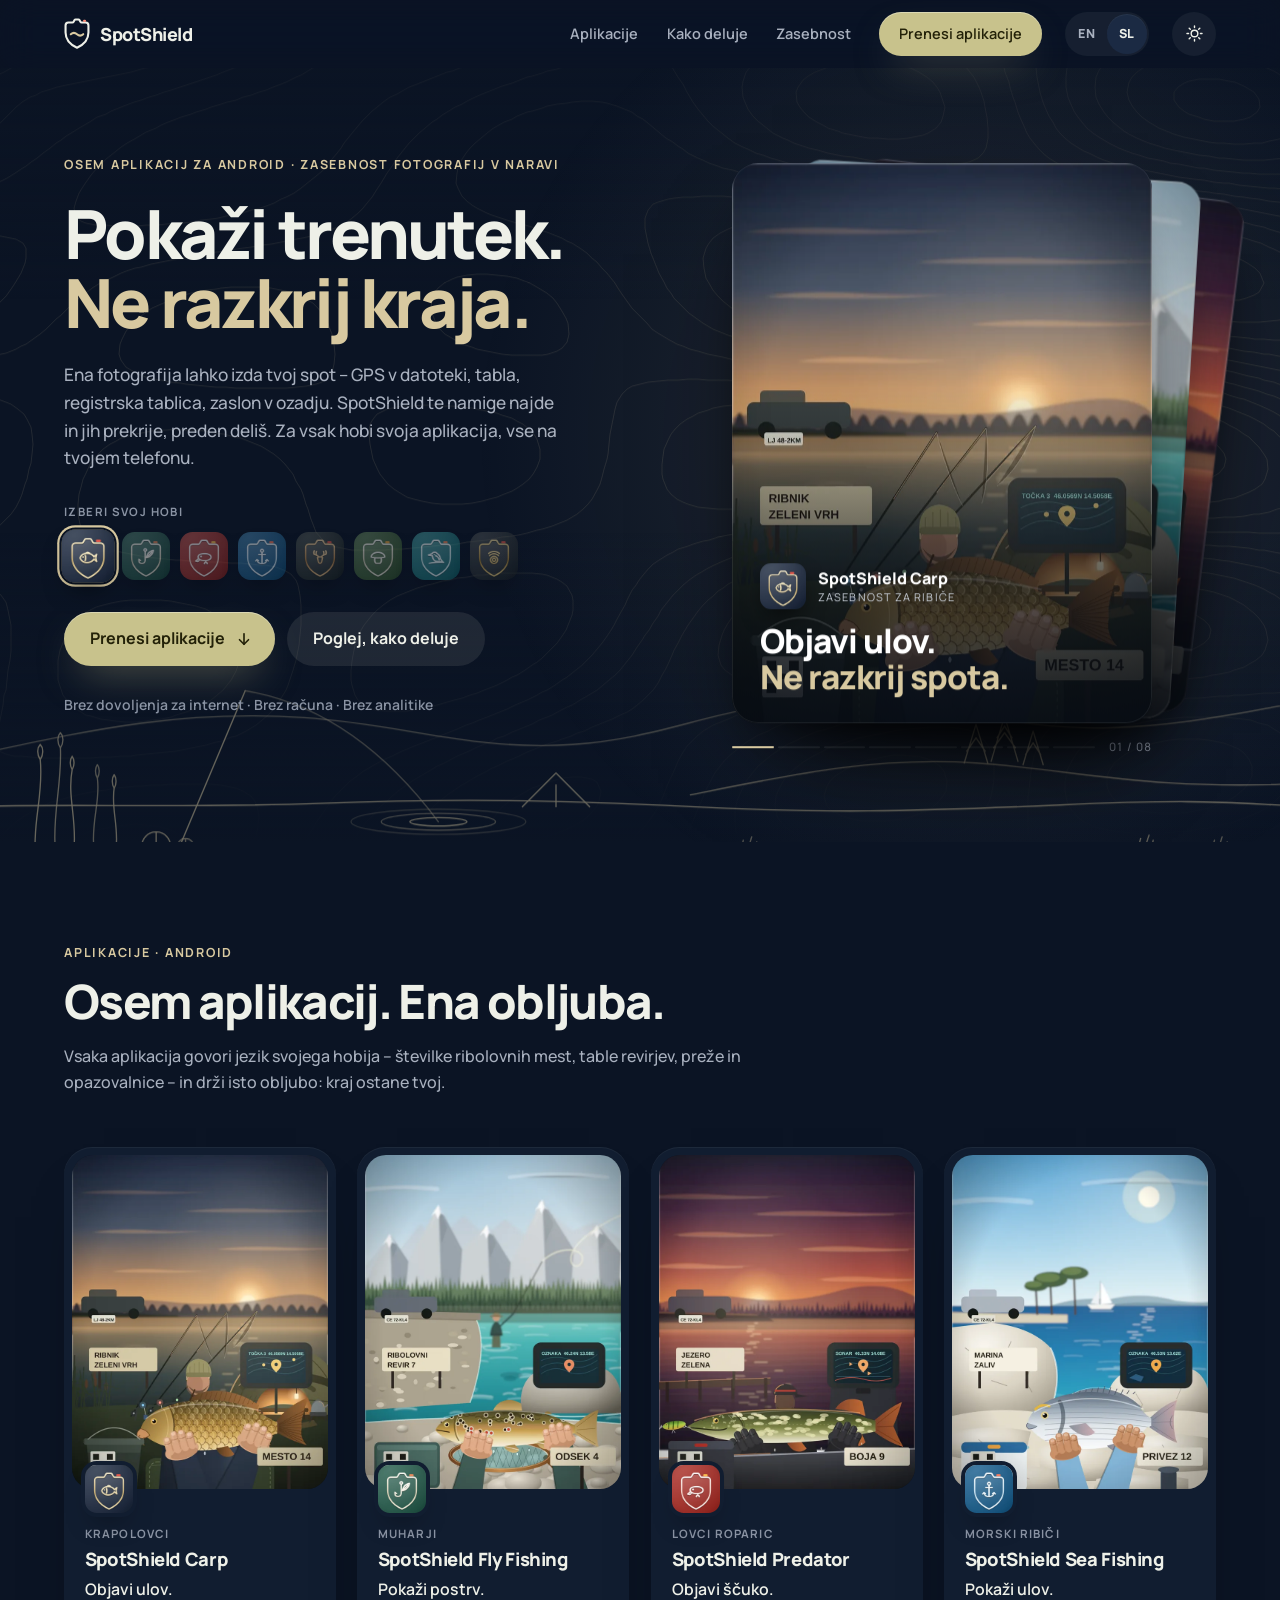
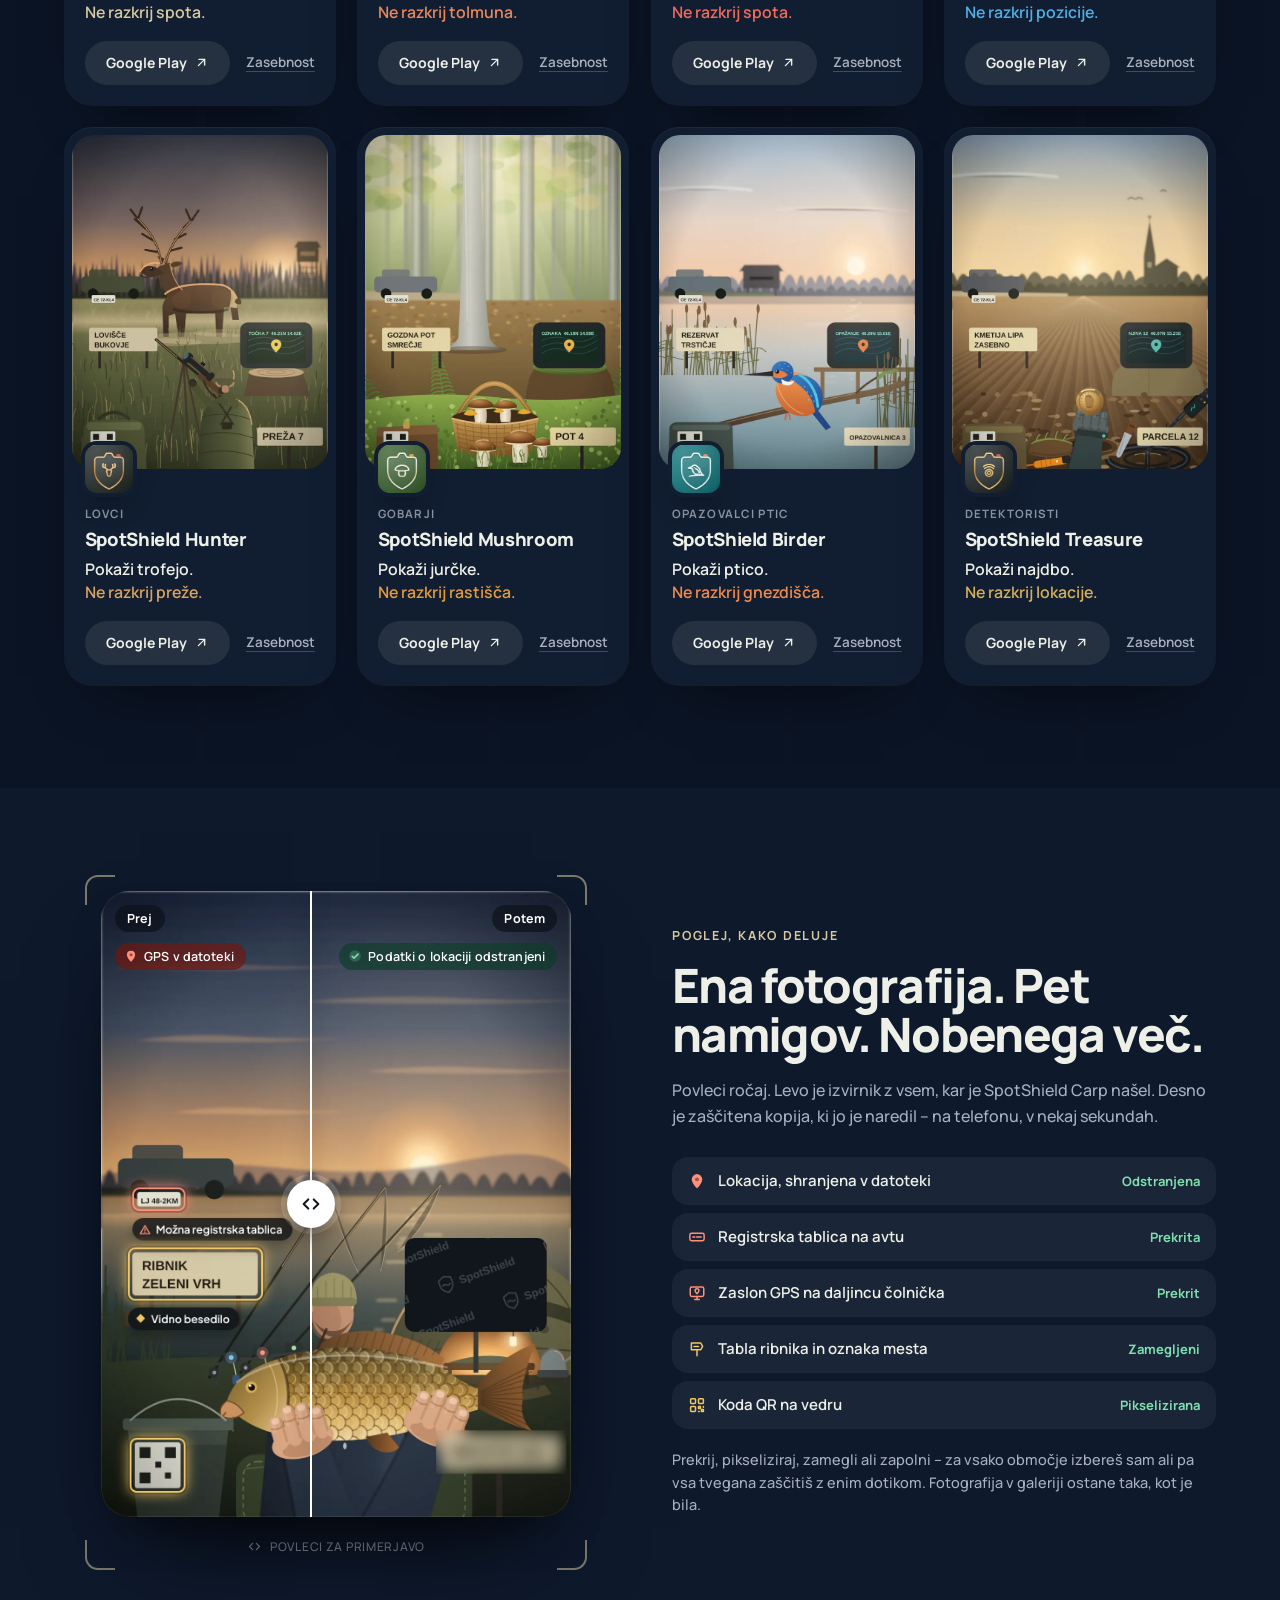
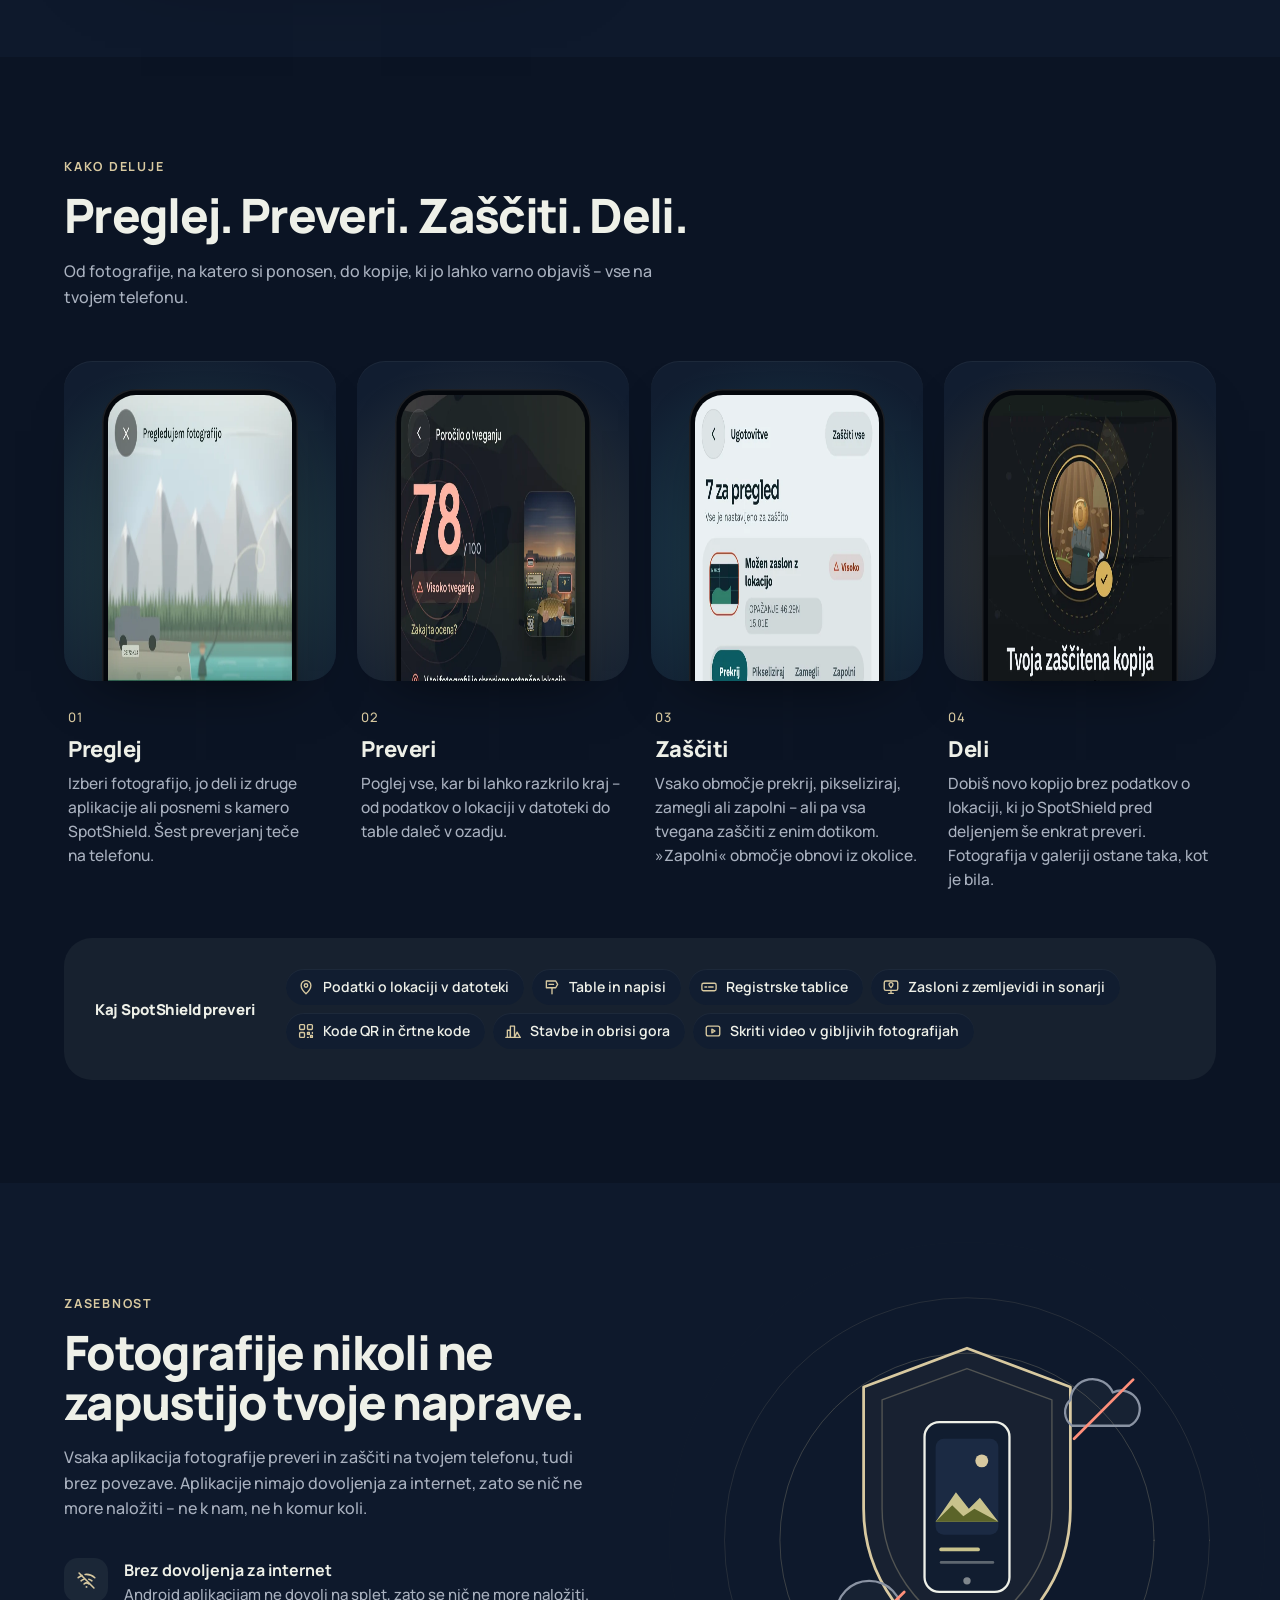
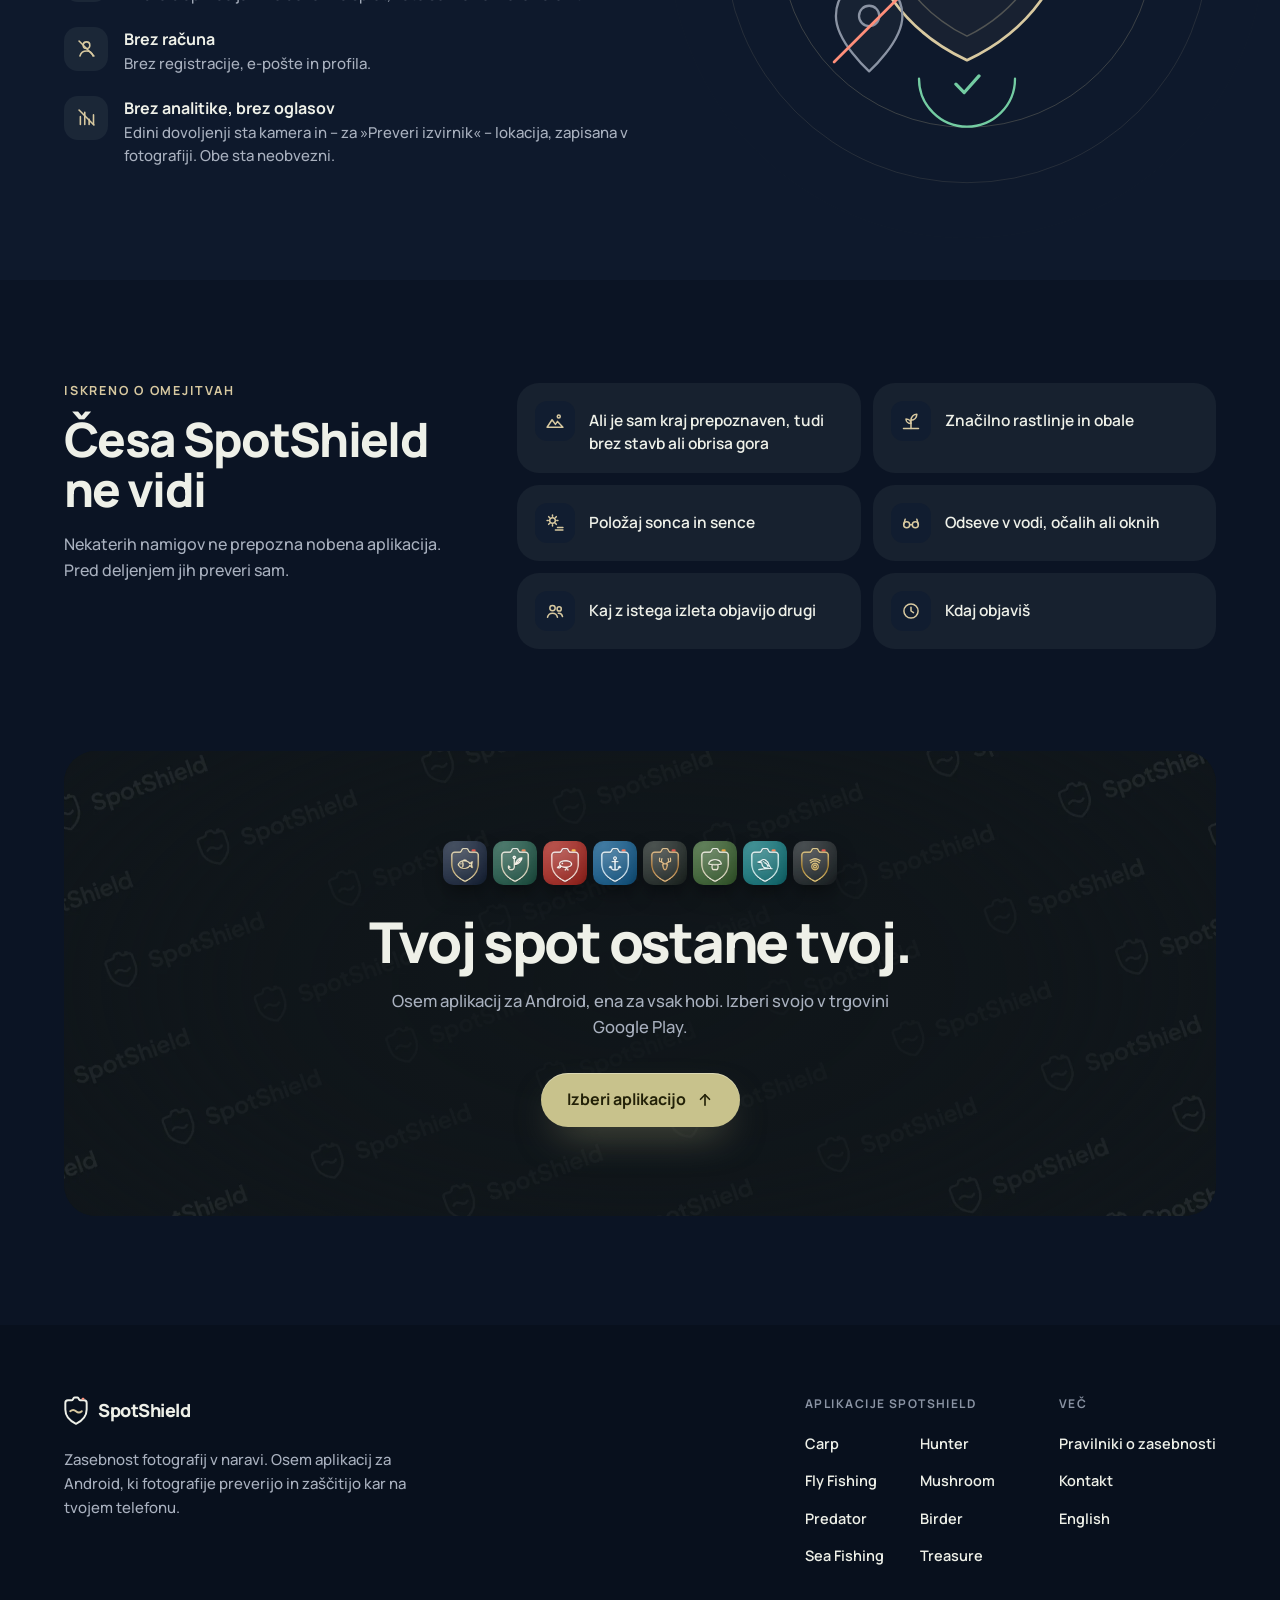
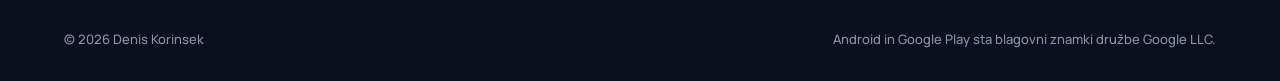
==== commit 088b3499: "Site moves to deniskorinsek.github.io/spotshield/ (repository renamed from Spotshield-Web) Co-Author" ====
--- a/sl/index.html
+++ b/sl/index.html
@@ -6,17 +6,17 @@
 <title>SpotShield — Pokaži trenutek. Ne razkrij kraja.</title>
 <meta name="description" content="Osem aplikacij za Android, ki najdejo in prekrijejo namige, ki izdajo tvoj spot – podatke GPS, table, registrske tablice, zaslone – kar na tvojem telefonu. Brez dovoljenja za internet, brez računa, brez analitike.">
 <meta name="theme-color" content="#0B1424">
-<link rel="canonical" href="https://deniskorinsek.github.io/Spotshield-Web/sl/">
-<link rel="alternate" hreflang="en" href="https://deniskorinsek.github.io/Spotshield-Web/">
-<link rel="alternate" hreflang="sl" href="https://deniskorinsek.github.io/Spotshield-Web/sl/">
-<link rel="alternate" hreflang="x-default" href="https://deniskorinsek.github.io/Spotshield-Web/">
+<link rel="canonical" href="https://deniskorinsek.github.io/spotshield/sl/">
+<link rel="alternate" hreflang="en" href="https://deniskorinsek.github.io/spotshield/">
+<link rel="alternate" hreflang="sl" href="https://deniskorinsek.github.io/spotshield/sl/">
+<link rel="alternate" hreflang="x-default" href="https://deniskorinsek.github.io/spotshield/">
 <meta property="og:type" content="website">
 <meta property="og:site_name" content="SpotShield">
 <meta property="og:locale" content="sl_SI">
 <meta property="og:title" content="SpotShield — Pokaži trenutek. Ne razkrij kraja.">
 <meta property="og:description" content="Osem aplikacij za Android, ki najdejo in prekrijejo namige, ki izdajo tvoj spot – podatke GPS, table, registrske tablice, zaslone – kar na tvojem telefonu. Brez dovoljenja za internet, brez računa, brez analitike.">
-<meta property="og:url" content="https://deniskorinsek.github.io/Spotshield-Web/sl/">
-<meta property="og:image" content="https://deniskorinsek.github.io/Spotshield-Web/assets/img/og-image-sl.jpg">
+<meta property="og:url" content="https://deniskorinsek.github.io/spotshield/sl/">
+<meta property="og:image" content="https://deniskorinsek.github.io/spotshield/assets/img/og-image-sl.jpg">
 <meta property="og:image:width" content="1200">
 <meta property="og:image:height" content="630">
 <meta name="twitter:card" content="summary_large_image">
